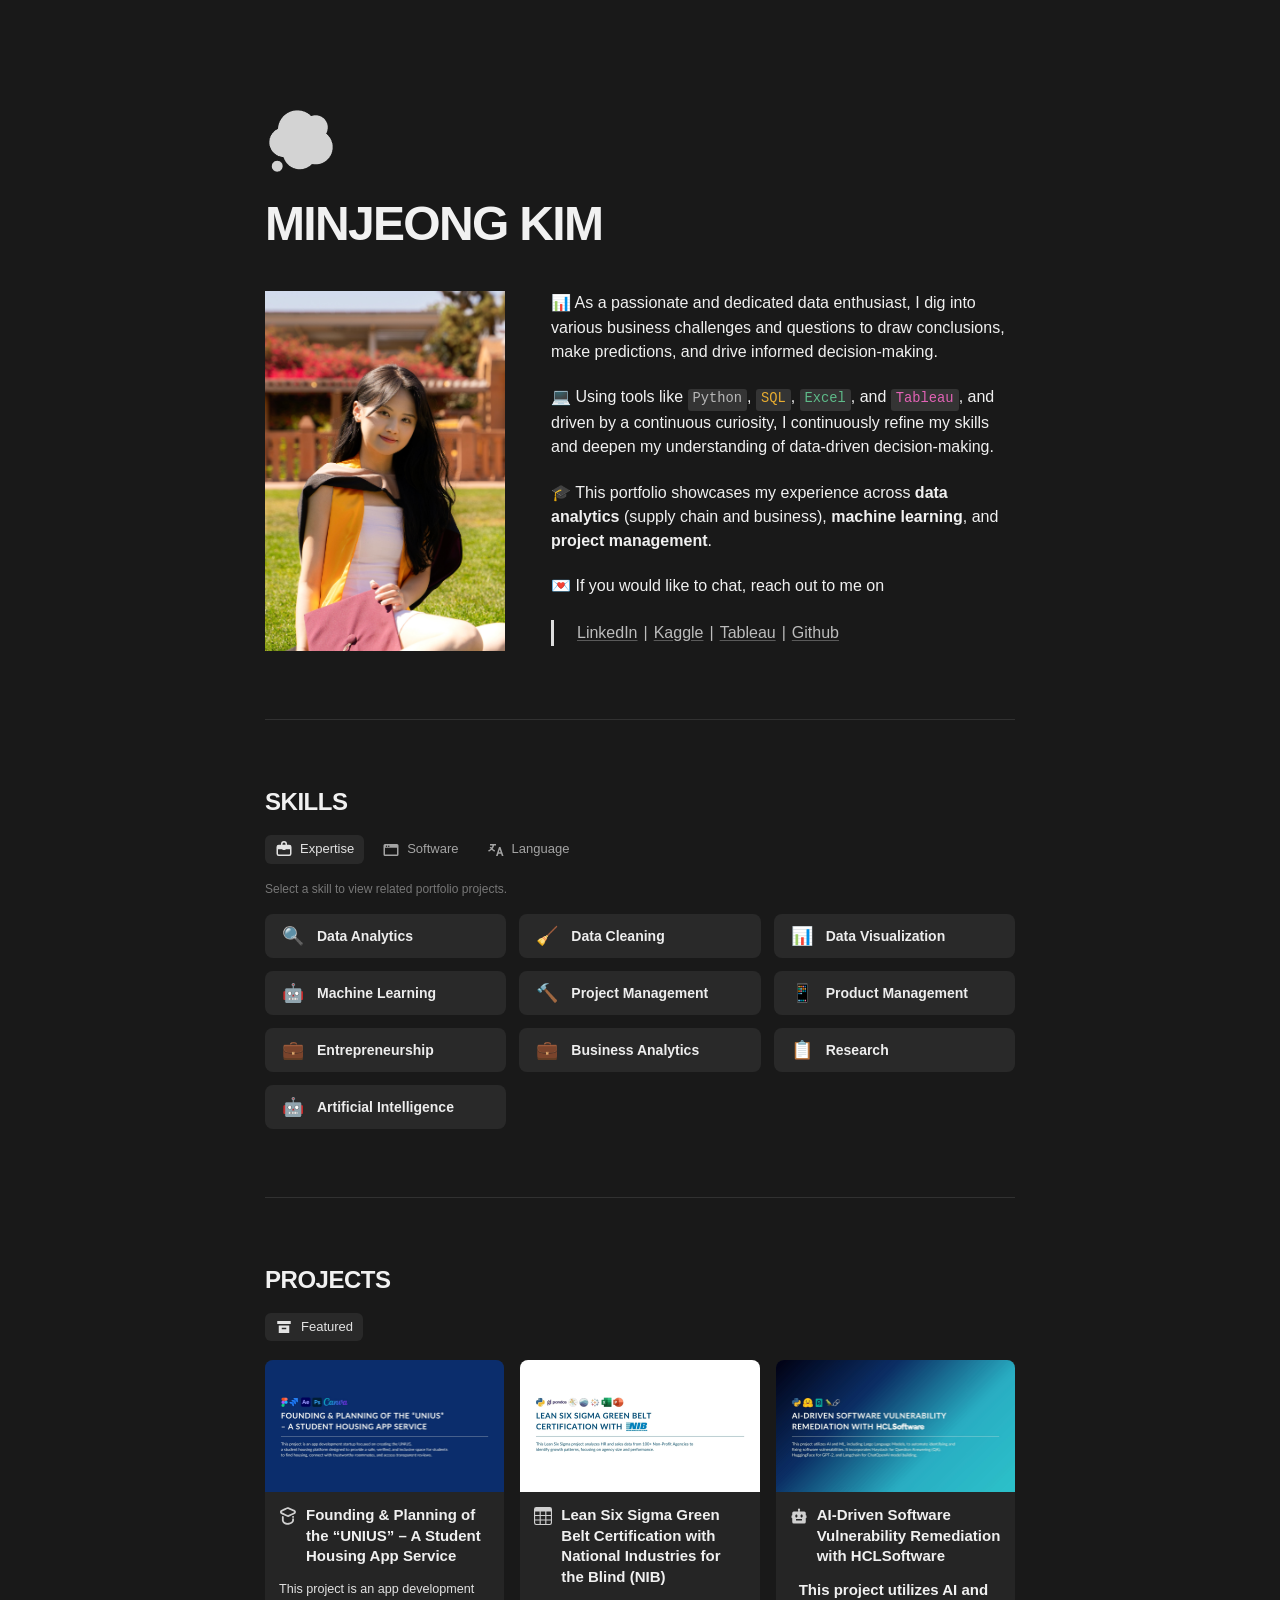
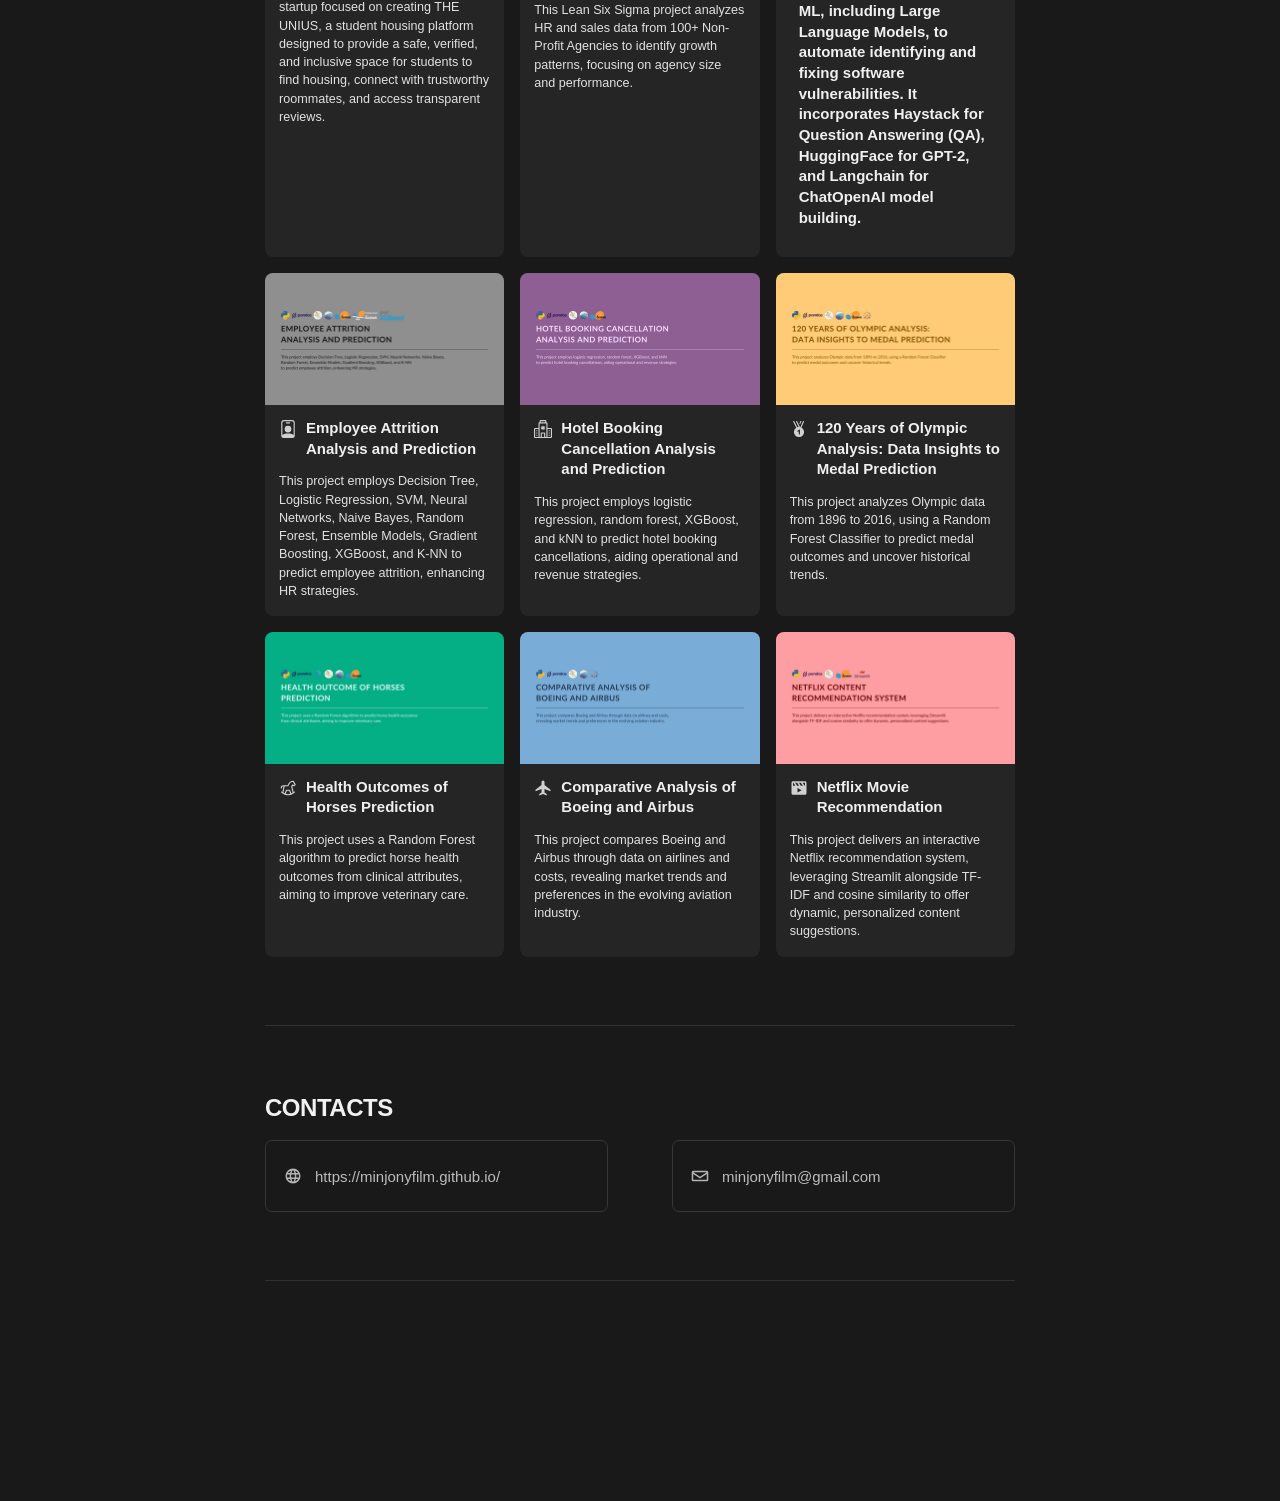
==== index.html @ f5b9ab8f "update index html" ====
<!DOCTYPE html>
<html lang="en">
<head>
<meta charset="utf-8"/>
<meta content="width=device-width, initial-scale=1.0" name="viewport"/>
<meta content="Minjeong Kim data analytics portfolio" name="description"/>
<title>MINJEONG KIM | Data Analytics Portfolio</title>
<link href="css/style.css" rel="stylesheet"/>
<meta content="#191919" name="theme-color"/><link href="images/favicon-32.png" rel="icon" sizes="32x32" type="image/png"/><link href="images/favicon-64.png" rel="icon" sizes="64x64" type="image/png"/><link href="images/apple-touch-icon.png" rel="apple-touch-icon" sizes="180x180"/></head>
<body>
<main class="page-shell">
<section class="hero section-block" id="about">
<div aria-hidden="true" class="page-icon"><img alt="" aria-hidden="true" class="site-mark-image" src="images/site-mark.png"/></div>
<h1>MINJEONG KIM</h1>
<div class="about-grid">
<img alt="Minjeong Kim" class="profile-photo" src="images/profile.jpg"/>
<div class="about-copy">
<p>
                        📊 As a passionate and dedicated data enthusiast, I dig into various
                        business challenges and questions to draw conclusions, make predictions,
                        and drive informed decision-making.
                    </p>
<p>
                        💻 Using tools like
                        <span class="code-tag python">Python</span>,
                        <span class="code-tag sql">SQL</span>,
                        <span class="code-tag excel">Excel</span>, and
                        <span class="code-tag tableau">Tableau</span>,
                        and driven by a continuous curiosity, I continuously refine my skills
                        and deepen my understanding of data-driven decision-making.
                    </p>
<p>
                        🎓 This portfolio showcases my experience across
                        <strong>data analytics</strong> (supply chain and business),
                        <strong>machine learning</strong>, and
                        <strong>project management</strong>.
                    </p>
<p>💌 If you would like to chat, reach out to me on</p>
<div class="social-links">
<span class="link-rule"></span>
<a href="https://www.linkedin.com/in/minjeongkim1213" rel="noreferrer" target="_blank">LinkedIn</a>
<span>|</span>
<a href="https://www.kaggle.com/minjonyfilm/code" rel="noreferrer" target="_blank">Kaggle</a>
<span>|</span>
<a href="https://public.tableau.com/app/profile/minjeong.kim6432/vizzes" rel="noreferrer" target="_blank">Tableau</a>
<span>|</span>
<a href="https://github.com/minjonyfilm" rel="noreferrer" target="_blank">Github</a>
</div>
</div>
</div>
</section>
<section class="section-block" id="skills">
<h2>SKILLS</h2>
<div class="mini-toolbar skills-toolbar">
<div aria-label="Skill categories" class="view-tabs skill-category-tabs" role="tablist">
<button aria-selected="true" class="view-tab skill-category-tab active" data-category="expertise" role="tab" type="button"><span aria-hidden="true" class="skill-category-icon ui-mask-icon icon-expertise"></span><span>Expertise</span></button>
<button aria-selected="false" class="view-tab skill-category-tab" data-category="software" role="tab" type="button"><span aria-hidden="true" class="skill-category-icon ui-mask-icon icon-software"></span><span>Software</span></button>
<button aria-selected="false" class="view-tab skill-category-tab" data-category="language" role="tab" type="button"><span aria-hidden="true" class="skill-category-icon ui-mask-icon icon-language"></span><span>Language</span></button>
</div>
</div>
<div class="skill-filter-area">
<p class="skill-filter-hint">Select a skill to view related portfolio projects.</p>
<div aria-live="polite" class="skill-grid" id="skill-grid"></div>
<div class="related-projects-panel" hidden="" id="related-projects-panel">
<div class="related-projects-head">
<div>
<span class="related-projects-eyebrow">RELATED PROJECTS</span>
<h3 id="related-projects-title"><span aria-hidden="true" class="related-projects-title-icon" id="related-projects-title-icon"></span><span id="related-projects-title-name"></span></h3>
</div>
<span class="related-projects-count" id="related-projects-count"></span>
</div>
<div class="related-projects-list" id="related-projects-list"></div>
</div>
</div>
</section>
<section class="section-block" id="projects">
<h2>PROJECTS</h2>
<div class="mini-toolbar">
<div class="view-tabs">
<span aria-label="Featured projects" class="view-tab active"><span aria-hidden="true" class="featured-tab-icon ui-mask-icon icon-featured"></span><span>Featured</span></span>
</div>
</div>
<div class="project-grid">
<a class="project-card-link" href="projects/unius.html">
<article class="project-card">
<img alt="UNIUS project cover" src="images/unius.jpg"/>
<div class="project-body">
<h3><span aria-hidden="true" class="project-card-title-icon ui-mask-icon icon-unius"></span><span>Founding &amp; Planning of the “UNIUS” – A Student Housing App Service</span></h3>
<p>This project is an app development startup focused on creating THE UNIUS, a student housing platform designed to provide a safe, verified, and inclusive space for students to find housing, connect with trustworthy roommates, and access transparent reviews.</p>
</div>
</article>
</a>
<a class="project-card-link" href="projects/nib-lean-six-sigma.html">
<article class="project-card">
<img alt="Lean Six Sigma project cover" src="images/lean-six-sigma.jpg"/>
<div class="project-body">
<h3><span aria-hidden="true" class="project-card-title-icon ui-mask-icon icon-chart"></span><span>Lean Six Sigma Green Belt Certification with National Industries for the Blind (NIB)</span></h3>
<p>This Lean Six Sigma project analyzes HR and sales data from 100+ Non-Profit Agencies to identify growth patterns, focusing on agency size and performance.</p>
</div>
</article>
</a>
<a class="project-card-link" href="projects/hclsoftware.html">
<article class="project-card">
<img alt="AI-Driven Software Vulnerability Remediation with HCLSoftware" src="images/hclsoftware.jpg"/>
<div class="project-body">
<h3><span aria-hidden="true" class="project-card-title-icon ui-mask-icon icon-robot"></span><span>AI-Driven Software Vulnerability Remediation with HCLSoftware</span><h3>
</p>This project utilizes AI and ML, including Large Language Models, to automate identifying and fixing software vulnerabilities. It incorporates Haystack for Question Answering (QA), HuggingFace for GPT-2, and Langchain for ChatOpenAI model building.</p>
</div>
</article>
</a>
<a class="project-card-link" href="projects/employee-attrition.html">
<article class="project-card">
<img alt="Employee attrition project cover" src="images/employee-attrition.jpg"/>
<div class="project-body">
<h3><span aria-hidden="true" class="project-card-title-icon ui-mask-icon icon-badge"></span><span>Employee Attrition Analysis and Prediction</span></h3>
<p>This project employs Decision Tree, Logistic Regression, SVM, Neural Networks, Naive Bayes, Random Forest, Ensemble Models, Gradient Boosting, XGBoost, and K-NN to predict employee attrition, enhancing HR strategies.</p>
</div>
</article>
</a>
<a class="project-card-link" href="projects/hotel-booking.html">
<article class="project-card">
<img alt="Hotel booking project cover" src="images/hotel-booking.jpg"/>
<div class="project-body">
<h3><span aria-hidden="true" class="project-card-title-icon ui-mask-icon icon-hotel"></span><span>Hotel Booking Cancellation Analysis and Prediction</span></h3>
<p>This project employs logistic regression, random forest, XGBoost, and kNN to predict hotel booking cancellations, aiding operational and revenue strategies.</p>
</div>
</article>
</a>
<a class="project-card-link" href="projects/olympics.html">
<article class="project-card">
<img alt="Olympics project cover" src="images/olympics.jpg"/>
<div class="project-body">
<h3><span aria-hidden="true" class="project-card-title-icon ui-mask-icon icon-medal"></span><span>120 Years of Olympic Analysis: Data Insights to Medal Prediction</span></h3>
<p>This project analyzes Olympic data from 1896 to 2016, using a Random Forest Classifier to predict medal outcomes and uncover historical trends.</p>
</div>
</article>
</a>
<a class="project-card-link" href="projects/horses.html">
<article class="project-card">
<img alt="Horse health prediction project cover" src="images/horses.jpg"/>
<div class="project-body">
<h3><span aria-hidden="true" class="project-card-title-icon ui-mask-icon icon-horse"></span><span>Health Outcomes of Horses Prediction</span></h3>
<p>This project uses a Random Forest algorithm to predict horse health outcomes from clinical attributes, aiming to improve veterinary care.</p>
</div>
</article>
</a>
<a class="project-card-link" href="projects/boeing-airbus.html">
<article class="project-card">
<img alt="Boeing and Airbus project cover" src="images/boeing-airbus.jpg"/>
<div class="project-body">
<h3><span aria-hidden="true" class="project-card-title-icon ui-mask-icon icon-plane"></span><span>Comparative Analysis of Boeing and Airbus</span></h3>
<p>This project compares Boeing and Airbus through data on airlines and costs, revealing market trends and preferences in the evolving aviation industry.</p>
</div>
</article>
</a>
<a class="project-card-link" href="projects/netflix.html">
<article class="project-card">
<img alt="Netflix recommendation project cover" src="images/netflix.jpg"/>
<div class="project-body">
<h3><span aria-hidden="true" class="project-card-title-icon ui-mask-icon icon-movie"></span><span>Netflix Movie Recommendation</span></h3>
<p>This project delivers an interactive Netflix recommendation system, leveraging Streamlit alongside TF-IDF and cosine similarity to offer dynamic, personalized content suggestions.</p>
</div>
</article>
</a>
</div>
</section>
<section class="section-block contacts-section" id="contacts">
<h2>CONTACTS</h2>
<div class="contact-grid">
<a class="contact-card" href="https://minjonyfilm.github.io/" rel="noreferrer" target="_blank">
<span aria-hidden="true" class="contact-card-icon ui-mask-icon icon-contact-web"></span>
<span>https://minjonyfilm.github.io/</span>
</a>
<a class="contact-card" href="mailto:minjonyfilm@gmail.com">
<span aria-hidden="true" class="contact-card-icon ui-mask-icon icon-contact-mail"></span>
<span>minjonyfilm@gmail.com</span>
</a>
</div>
</section>
</main>
<script src="js/main.js"></script>
</body>
</html>
---- css/style.css ----
/* -------------------------------------------------------
   MINJEONG KIM PORTFOLIO
   First-pass Notion-style homepage
-------------------------------------------------------- */

:root {
    --bg: #191919;
    --text: #f1f1f1;
    --muted: #b5b5b5;
    --line: #313131;
    --card: #252525;
    --card-hover: #2c2c2c;
    --pill: #292929;
}

* {
    box-sizing: border-box;
}

html {
    scroll-behavior: smooth;
}

body {
    margin: 0;
    background: var(--bg);
    color: var(--text);
    font-family:
        -apple-system,
        BlinkMacSystemFont,
        "Segoe UI",
        Helvetica,
        Arial,
        sans-serif;
    font-size: 15px;
    line-height: 1.45;
}

a {
    color: inherit;
}

.page-shell {
    width: min(750px, calc(100% - 48px));
    margin: 0 auto;
    padding: 105px 0 220px;
}

.section-block {
    padding: 0 0 68px;
    margin-bottom: 68px;
    border-bottom: 1px solid var(--line);
}

.page-icon {
    width: fit-content;
    font-size: 61px;
    line-height: 1;
    filter: grayscale(1);
    margin-bottom: 22px;
    color: #d5d5d5;
}

h1 {
    margin: 0 0 42px;
    font-size: clamp(34px, 4vw, 48px);
    line-height: 1.05;
    letter-spacing: -0.035em;
    font-weight: 760;
}

h2 {
    margin: 0 0 18px;
    font-size: 24px;
    line-height: 1.2;
    letter-spacing: -0.02em;
}

.about-grid {
    display: grid;
    grid-template-columns: minmax(200px, 240px) 1fr;
    gap: 46px;
    align-items: start;
}

.profile-photo {
    display: block;
    width: 100%;
    max-width: 240px;
    aspect-ratio: 2 / 3;
    object-fit: cover;
    object-position: center;
}

.about-copy {
    color: #f0f0f0;
    font-size: 16px;
    line-height: 1.52;
}

.about-copy p {
    margin: 0 0 21px;
}

.about-copy strong {
    font-weight: 750;
}

.code-tag {
    display: inline-block;
    padding: 1px 5px 2px;
    border-radius: 3px;
    background: #343434;
    font-family: ui-monospace, SFMono-Regular, Menlo, Consolas, monospace;
    font-size: .86em;
    line-height: 1.35;
}

.code-tag.python { color: #b8b8b8; }
.code-tag.sql { color: #e7ac30; }
.code-tag.excel { color: #5ebb89; }
.code-tag.tableau { color: #e263b6; }

.social-links {
    display: flex;
    align-items: center;
    flex-wrap: wrap;
    gap: 6px;
    color: #bcbcbc;
}

.social-links a {
    text-decoration: underline;
    text-decoration-color: #5a5a5a;
    text-underline-offset: 2px;
}

.social-links a:hover {
    color: #fff;
}

.link-rule {
    width: 3px;
    height: 26px;
    display: inline-block;
    background: #dedede;
    margin-right: 17px;
}

.mini-toolbar {
    display: flex;
    justify-content: space-between;
    align-items: center;
    gap: 20px;
    margin-bottom: 19px;
    color: #a4a4a4;
    font-size: 13px;
}

.view-tabs {
    display: flex;
    align-items: center;
    gap: 16px;
    flex-wrap: wrap;
}

.view-tab {
    white-space: nowrap;
}

.view-tab.active {
    color: #e3e3e3;
    background: #292929;
    padding: 5px 10px;
    border-radius: 6px;
}

.toolbar-icons {
    color: #777;
    letter-spacing: 9px;
    white-space: nowrap;
}

.skill-grid {
    display: grid;
    grid-template-columns: repeat(3, 1fr);
    gap: 13px;
}

.skill-pill {
    min-height: 44px;
    display: flex;
    align-items: center;
    padding: 0 16px;
    border-radius: 8px;
    background: var(--pill);
    color: #ededed;
    font-size: 14px;
    font-weight: 560;
}

.project-grid {
    display: grid;
    grid-template-columns: repeat(3, 1fr);
    gap: 16px;
}

.project-card {
    overflow: hidden;
    background: var(--card);
    border-radius: 8px;
    min-width: 0;
    transition: transform .16s ease, background-color .16s ease;
}

.project-card:hover {
    transform: translateY(-2px);
    background: var(--card-hover);
}

.project-card img {
    display: block;
    width: 100%;
    aspect-ratio: 16 / 8.8;
    object-fit: cover;
    background: #333;
}

.project-body {
    padding: 13px 14px 16px;
}

.project-body h3 {
    margin: 0 0 13px;
    color: #f0f0f0;
    font-size: 15px;
    line-height: 1.38;
    font-weight: 650;
}

.project-body p {
    margin: 0;
    color: #e2e2e2;
    font-size: 12.6px;
    line-height: 1.45;
}

.contacts-section {
    margin-bottom: 0;
}

.contact-grid {
    display: grid;
    grid-template-columns: 1fr 1fr;
    gap: 64px;
}

.contact-card {
    min-height: 72px;
    padding: 0 18px;
    display: flex;
    align-items: center;
    gap: 13px;
    border: 1px solid #373737;
    border-radius: 7px;
    color: #bcbcbc;
    text-decoration: none;
    overflow-wrap: anywhere;
}

.contact-card:hover {
    color: #fff;
    background: #212121;
}

@media (max-width: 760px) {
    .page-shell {
        width: min(100% - 34px, 620px);
        padding-top: 55px;
    }

    .about-grid {
        grid-template-columns: 1fr;
        gap: 28px;
    }

    .profile-photo {
        width: min(240px, 100%);
    }

    .project-grid {
        grid-template-columns: repeat(2, 1fr);
    }

    .contact-grid {
        grid-template-columns: 1fr;
        gap: 12px;
    }
}

@media (max-width: 520px) {
    body {
        font-size: 14px;
    }

    .section-block {
        padding-bottom: 46px;
        margin-bottom: 46px;
    }

    h1 {
        margin-bottom: 30px;
    }

    h2 {
        font-size: 21px;
    }

    .skill-grid,
    .project-grid {
        grid-template-columns: 1fr;
    }

    .about-copy {
        font-size: 15px;
    }

    .mini-toolbar {
        align-items: flex-start;
    }

    .toolbar-icons {
        display: none;
    }
}

/* ======================================================
   PROJECT DETAIL PAGES
   ====================================================== */

.project-page-shell {
    width: min(820px, calc(100% - 48px));
    margin: 0 auto;
    padding: 28px 0 180px;
}

.project-breadcrumb {
    display: flex;
    flex-wrap: wrap;
    align-items: center;
    gap: 8px;
    margin-bottom: 86px;
    color: #b5b5b5;
    font-size: 12px;
}

.project-breadcrumb a {
    color: #d0d0d0;
    text-decoration: none;
}

.project-breadcrumb a:hover {
    color: #fff;
}

.project-header {
    margin-bottom: 34px;
}

.project-icon {
    font-size: 54px;
    line-height: 1;
    margin-bottom: 24px;
    filter: grayscale(1);
}

.project-title {
    max-width: 760px;
    margin: 0 0 20px;
    font-size: clamp(32px, 5vw, 44px);
    line-height: 1.08;
    letter-spacing: -0.035em;
}

.project-meta-grid {
    display: grid;
    grid-template-columns: 145px 1fr;
    gap: 20px 30px;
    align-items: start;
    color: #c8c8c8;
    font-size: 13px;
}

.project-meta-label {
    color: #a7a7a7;
}

.project-meta-value a {
    color: #c8c8c8;
    text-decoration: underline;
    text-decoration-color: #575757;
    text-underline-offset: 2px;
}

.project-skill-list {
    display: grid;
    gap: 7px;
}

.project-divider {
    height: 1px;
    background: #303030;
    margin: 24px 0 38px;
}

.project-cover-image {
    display: block;
    width: 100%;
    aspect-ratio: 16 / 9;
    object-fit: cover;
    margin: 0 0 44px;
    border-radius: 2px;
}

.project-content-section {
    margin: 0 0 38px;
}

.project-content-section h2 {
    margin-bottom: 16px;
    font-size: 28px;
    letter-spacing: -0.025em;
}

.project-content-section p,
.project-content-section li {
    color: #efefef;
    font-size: 15px;
    line-height: 1.55;
}

.project-content-section p {
    margin: 0 0 14px;
}

.project-content-section ul {
    margin: 0;
    padding-left: 23px;
}

.project-content-section li {
    margin-bottom: 5px;
}

.tool-line {
    display: flex;
    flex-wrap: wrap;
    align-items: center;
    gap: 7px;
}

.code-tag.netflix-red {
    color: #ef5555;
}

.external-preview-card {
    display: grid;
    grid-template-columns: 40px 1fr;
    gap: 14px;
    align-items: start;
    padding: 17px;
    border: 1px solid #3a3a3a;
    border-radius: 8px;
    color: #e6e6e6;
    text-decoration: none;
    transition: background-color .15s ease;
}

.external-preview-card:hover {
    background: #222;
}

.external-preview-card strong {
    display: block;
    font-size: 14px;
    margin-bottom: 4px;
}

.external-preview-card p {
    margin: 0 0 4px;
    color: #c2c2c2;
    font-size: 12px;
    line-height: 1.4;
}

.external-preview-card small {
    color: #8c8c8c;
    font-size: 11px;
}

.external-preview-icon {
    font-size: 24px;
    color: #bdbdbd;
}

.result-grid {
    display: grid;
    grid-template-columns: minmax(260px, .85fr) 1fr;
    gap: 58px;
    align-items: start;
}

.netflix-demo-card {
    min-height: 420px;
    padding: 26px 23px;
    background: #0b0f16;
    color: #fff;
}

.netflix-logo-text {
    color: #e50914;
    font-size: 48px;
    line-height: 1;
    font-weight: 900;
    letter-spacing: -0.045em;
    margin-bottom: 10px;
}

.demo-title {
    font-size: 18px;
    font-weight: 750;
    margin-bottom: 28px;
}

.netflix-demo-card label {
    display: block;
    margin-bottom: 7px;
    color: #cacaca;
    font-size: 10px;
}

.fake-select {
    width: 100%;
    padding: 8px 9px;
    margin-bottom: 10px;
    background: #202632;
    border-radius: 4px;
    color: #e9e9e9;
    font-size: 11px;
}

.fake-button {
    width: 100%;
    padding: 8px;
    border: 0;
    border-radius: 4px;
    background: #303744;
    color: #cfcfcf;
    font-size: 10px;
}

.fake-result {
    display: grid;
    gap: 7px;
    margin-top: 28px;
    padding-top: 18px;
    border-top: 1px solid #2e3440;
    color: #d8d8d8;
    font-size: 11px;
}

.fake-result strong {
    color: #fff;
    margin-bottom: 4px;
}

.result-list {
    padding-left: 22px;
}

.result-list li {
    margin-bottom: 16px;
}

.project-bottom-nav {
    margin-top: 70px;
    padding-top: 28px;
    border-top: 1px solid #303030;
}

.project-bottom-nav a {
    color: #bdbdbd;
    text-decoration: none;
}

.project-bottom-nav a:hover {
    color: #fff;
}

/* clickable project cards on the home page */
.project-card-link {
    display: block;
    color: inherit;
    text-decoration: none;
}

.project-card-link .project-card {
    height: 100%;
}

@media (max-width: 700px) {
    .project-page-shell {
        width: min(100% - 34px, 620px);
        padding-top: 18px;
    }

    .project-breadcrumb {
        margin-bottom: 55px;
    }

    .project-meta-grid {
        grid-template-columns: 1fr;
        gap: 7px;
    }

    .project-meta-value {
        margin-bottom: 13px;
    }

    .result-grid {
        grid-template-columns: 1fr;
        gap: 28px;
    }

    .project-content-section h2 {
        font-size: 24px;
    }
}


/* Netflix detail refinements */
.project-page-shell {
    width: min(760px, calc(100% - 48px));
}

.project-cover-image {
    aspect-ratio: auto;
    height: auto;
    object-fit: contain;
}

.netflix-result-image {
    display: block;
    width: 100%;
    max-width: 330px;
    height: auto;
}

.result-grid {
    grid-template-columns: 330px 1fr;
    gap: 68px;
}

@media (max-width: 700px) {
    .result-grid {
        grid-template-columns: 1fr;
    }

    .netflix-result-image {
        max-width: 100%;
    }
}



/* ======================================================
   SITEWIDE DETAIL PAGE REFINEMENTS
   ====================================================== */

/* Sticky top breadcrumb / header bar for project detail pages */
.project-breadcrumb {
    position: sticky;
    top: 0;
    z-index: 60;
    margin-bottom: 54px;
    padding: 18px 0 14px;
    background: rgba(25, 25, 25, 0.92);
    backdrop-filter: blur(10px);
    -webkit-backdrop-filter: blur(10px);
    border-bottom: 1px solid #2d2d2d;
}

/* Make spacing feel a little more unified across detail pages */
.project-header {
    margin-bottom: 36px;
}

.project-title {
    margin-bottom: 24px;
}

.project-content-section h2 {
    font-size: 27px;
}

/* Unified tool-chip color system across all project detail pages */
.code-tag.pandas { color: rgba(154, 107, 180, 1); }           /* purple */
.code-tag.numpy { color: rgba(203, 148, 52, 1); }             /* yellow/gold */
.code-tag.matplotlib { color: rgba(80, 148, 110, 1); }        /* teal/green */
.code-tag.seaborn { color: rgba(56, 125, 201, 1); }           /* blue */
.code-tag.scikitlearn { color: rgba(210, 123, 45, 1); }       /* orange */
.code-tag.imbalancedlearn { color: rgba(203, 148, 52, 1); }   /* yellow/gold */
.code-tag.xgboost { color: rgba(56, 125, 201, 1); }           /* blue */
.code-tag.tableaupink { color: rgba(193, 76, 138, 1); }       /* pink */
.code-tag.streamlit { color: rgba(207, 81, 72, 1); }          /* red */
.code-tag.powerpoint { color: rgba(210, 123, 45, 1); }        /* orange */

/* Slightly more polished tool layout */
.tool-line {
    gap: 8px;
}

@media (max-width: 700px) {
    .project-breadcrumb {
        margin-bottom: 36px;
        padding-top: 14px;
        padding-bottom: 12px;
    }

    .project-content-section h2 {
        font-size: 24px;
    }
}


/* Unified tool-chip weight: match Employee Attrition */
.project-content-section .tool-line .code-tag {
    font-weight: 750;
}

/* Keep the same bold weight even when a project uses a custom tool class */
.project-content-section .tool-line strong,
.project-content-section .tool-line b {
    font-weight: 750;
}


/* ======================================================
   INTERACTIVE SKILLS → PROJECTS FILTER
   ====================================================== */

.skills-toolbar {
    justify-content: flex-start;
}

.skill-category-tabs {
    gap: 8px;
}

.skill-category-tab {
    appearance: none;
    -webkit-appearance: none;
    border: 0;
    font: inherit;
    cursor: pointer;
    color: #a4a4a4;
    background: transparent;
    padding: 5px 10px;
    border-radius: 6px;
    transition: color .15s ease, background-color .15s ease;
}

.skill-category-tab:hover {
    color: #efefef;
    background: #232323;
}

.skill-category-tab.active {
    color: #e3e3e3;
    background: #292929;
}

.skill-filter-hint {
    margin: -2px 0 16px;
    color: #777;
    font-size: 12px;
    line-height: 1.4;
}

.skill-pill {
    width: 100%;
    border: 1px solid transparent;
    text-align: left;
    font-family: inherit;
    cursor: pointer;
    transition:
        transform .14s ease,
        background-color .14s ease,
        border-color .14s ease,
        color .14s ease;
}

.skill-pill:hover {
    transform: translateY(-1px);
    background: #2d2d2d;
    border-color: #3a3a3a;
}

.skill-pill.active {
    background: #303030;
    border-color: #555;
    color: #fff;
}

.skill-pill:focus-visible,
.skill-category-tab:focus-visible,
.related-project-link:focus-visible {
    outline: 2px solid #7b7b7b;
    outline-offset: 2px;
}

.skill-pill-icon {
    width: 20px;
    flex: 0 0 20px;
    margin-right: 8px;
    color: #bcbcbc;
    text-align: center;
}

.related-projects-panel {
    margin-top: 24px;
    padding-top: 22px;
    border-top: 1px solid #343434;
}

.related-projects-panel[hidden] {
    display: none;
}

.related-projects-head {
    display: flex;
    align-items: flex-end;
    justify-content: space-between;
    gap: 18px;
    margin-bottom: 13px;
}

.related-projects-eyebrow {
    display: block;
    margin-bottom: 4px;
    color: #777;
    font-size: 10px;
    font-weight: 700;
    letter-spacing: .11em;
}

.related-projects-head h3 {
    margin: 0;
    color: #ededed;
    font-size: 16px;
    line-height: 1.3;
    letter-spacing: -0.01em;
}

.related-projects-count {
    color: #777;
    font-size: 11px;
    white-space: nowrap;
}

.related-projects-list {
    display: grid;
    grid-template-columns: repeat(2, minmax(0, 1fr));
    gap: 8px;
}

.related-project-link {
    min-width: 0;
    display: flex;
    align-items: center;
    justify-content: space-between;
    gap: 12px;
    padding: 10px 12px;
    border: 1px solid #343434;
    border-radius: 7px;
    background: #202020;
    color: #cfcfcf;
    text-decoration: none;
    font-size: 12px;
    line-height: 1.35;
    transition:
        color .14s ease,
        background-color .14s ease,
        border-color .14s ease,
        transform .14s ease;
}

.related-project-link:hover {
    color: #fff;
    background: #272727;
    border-color: #484848;
    transform: translateY(-1px);
}

.related-project-link-title {
    min-width: 0;
}

.related-project-link-arrow {
    flex: 0 0 auto;
    color: #777;
}

#projects .mini-toolbar {
    justify-content: flex-start;
}

@media (max-width: 520px) {
    .skill-category-tabs {
        gap: 5px;
    }

    .skill-category-tab {
        padding: 5px 8px;
    }

    .related-projects-head {
        align-items: flex-start;
        flex-direction: column;
        gap: 4px;
    }

    .related-projects-list {
        grid-template-columns: 1fr;
    }
}


/* ======================================================
   SKILL DIRECTORY — COMPLETE NOTION-ALIGNED VERSION
   ====================================================== */

.skill-category-tab {
    display: inline-flex;
    align-items: center;
    gap: 7px;
}

.skill-category-icon {
    width: 19px;
    display: inline-flex;
    align-items: center;
    justify-content: center;
    font-size: 15px;
    line-height: 1;
}

.skill-pill {
    gap: 0;
}

.skill-pill-icon {
    width: 26px !important;
    flex: 0 0 26px !important;
    margin-right: 9px !important;
    display: inline-flex;
    align-items: center;
    justify-content: flex-start;
}

.skill-pill-label {
    min-width: 0;
}

.skill-emoji {
    display: inline-flex;
    align-items: center;
    justify-content: center;
    min-width: 22px;
    height: 24px;
    font-size: 18px;
    line-height: 1;
}

.software-badge {
    width: 24px;
    height: 24px;
    display: inline-flex;
    align-items: center;
    justify-content: center;
    border-radius: 5px;
    color: #fff;
    font-size: 10px;
    font-weight: 800;
    line-height: 1;
    letter-spacing: -0.02em;
    box-sizing: border-box;
}

.software-badge-tableau {
    background: #fff;
    color: #315b8a;
}

.software-badge-sql {
    width: 30px;
    background: #11364a;
    color: #f0a34a;
    font-size: 8px;
}

.software-badge-excel {
    background: #187347;
}

.software-badge-powerpoint {
    background: #d24726;
}

.software-badge-word {
    background: #2b579a;
}

.software-badge-photoshop {
    background: #001e36;
    color: #31a8ff;
}

.software-badge-aftereffects {
    background: #1f1c52;
    color: #9999ff;
}

.software-badge-canva {
    background: linear-gradient(135deg, #00c4cc, #7d2ae8);
}

.software-badge-jira {
    background: #0c66e4;
}

.software-badge-figma {
    background: #f2f2f2;
    color: #1c1c1c;
}

.related-projects-head h3 {
    display: flex;
    align-items: center;
    gap: 8px;
}

.related-projects-title-icon {
    display: inline-flex;
    align-items: center;
    justify-content: center;
}

.related-projects-title-icon .software-badge {
    transform: scale(.82);
    transform-origin: center;
}

.related-projects-title-icon .skill-emoji {
    font-size: 16px;
}

.related-projects-empty {
    grid-column: 1 / -1;
    display: flex;
    align-items: center;
    gap: 10px;
    min-height: 44px;
    padding: 10px 12px;
    border: 1px solid #303030;
    border-radius: 7px;
    background: #1e1e1e;
    color: #858585;
    font-size: 12px;
    line-height: 1.4;
}

.related-projects-empty strong {
    color: #a9a9a9;
    font-weight: 650;
}

.related-projects-empty-mark {
    color: #575757;
}

/* Project detail Skills become links back to the main Skills directory */
.project-meta-label a.project-skills-index-link {
    color: inherit;
    text-decoration: none;
}

.project-meta-label a.project-skills-index-link:hover {
    color: #efefef;
}

.project-skill-list .project-skill-link {
    width: fit-content;
    max-width: 100%;
    display: inline-flex;
    align-items: center;
    gap: 7px;
    color: #d0d0d0;
    text-decoration: none;
    text-decoration-color: transparent;
    text-underline-offset: 3px;
    transition: color .14s ease, text-decoration-color .14s ease;
}

.project-skill-list .project-skill-link:hover {
    color: #fff;
    text-decoration: underline;
    text-decoration-color: #555;
}

.project-skill-list .project-skill-link-icon {
    width: 20px;
    flex: 0 0 20px;
    display: inline-flex;
    align-items: center;
    justify-content: center;
}

.project-skill-list .project-skill-link-icon .software-badge {
    width: 19px;
    height: 19px;
    border-radius: 4px;
    font-size: 8px;
}

.project-skill-list .project-skill-link-icon .software-badge-sql {
    width: 23px;
    font-size: 6px;
}

.project-skill-list .project-skill-link-icon .skill-emoji {
    min-width: 18px;
    height: 20px;
    font-size: 14px;
}

@media (max-width: 700px) {
    .skill-category-tabs {
        flex-wrap: wrap;
    }
}



/* ======================================================
   CONSISTENT MONOCHROME UI + PROJECT ICON SYSTEM
   ====================================================== */

.ui-mask-icon {
    display: inline-block;
    width: 1em;
    height: 1em;
    flex: 0 0 auto;
    background-color: currentColor;
    -webkit-mask-position: center;
    -webkit-mask-repeat: no-repeat;
    -webkit-mask-size: contain;
    mask-position: center;
    mask-repeat: no-repeat;
    mask-size: contain;
}

.icon-expertise {
    -webkit-mask-image: url("../images/ui-icons/expertise.svg");
    mask-image: url("../images/ui-icons/expertise.svg");
}
.icon-software {
    -webkit-mask-image: url("../images/ui-icons/software.svg");
    mask-image: url("../images/ui-icons/software.svg");
}
.icon-language {
    -webkit-mask-image: url("../images/ui-icons/language.svg");
    mask-image: url("../images/ui-icons/language.svg");
}
.icon-featured {
    -webkit-mask-image: url("../images/ui-icons/featured.svg");
    mask-image: url("../images/ui-icons/featured.svg");
}
.icon-movie {
    -webkit-mask-image: url("../images/ui-icons/movie.svg");
    mask-image: url("../images/ui-icons/movie.svg");
}
.icon-plane {
    -webkit-mask-image: url("../images/ui-icons/plane.svg");
    mask-image: url("../images/ui-icons/plane.svg");
}
.icon-horse {
    -webkit-mask-image: url("../images/ui-icons/horse.svg");
    mask-image: url("../images/ui-icons/horse.svg");
}
.icon-medal {
    -webkit-mask-image: url("../images/ui-icons/medal.svg");
    mask-image: url("../images/ui-icons/medal.svg");
}
.icon-hotel {
    -webkit-mask-image: url("../images/ui-icons/hotel.svg");
    mask-image: url("../images/ui-icons/hotel.svg");
}
.icon-badge {
    -webkit-mask-image: url("../images/ui-icons/badge.svg");
    mask-image: url("../images/ui-icons/badge.svg");
}
.icon-robot {
    -webkit-mask-image: url("../images/ui-icons/robot.svg");
    mask-image: url("../images/ui-icons/robot.svg");
}
.icon-chart {
    -webkit-mask-image: url("../images/ui-icons/chart.svg");
    mask-image: url("../images/ui-icons/chart.svg");
}

.skill-category-icon,
.featured-tab-icon {
    width: 18px !important;
    height: 18px !important;
    color: currentColor;
}

#projects .view-tab {
    display: inline-flex;
    align-items: center;
    gap: 8px;
}

.project-card h3 {
    display: flex;
    align-items: flex-start;
    gap: 9px;
}

.project-card-title-icon {
    width: 18px;
    height: 18px;
    margin-top: 2px;
    color: #d0d0d0;
}

.project-card-title-logo {
    width: 19px;
    height: 19px;
    margin-top: 2px;
    object-fit: contain;
    flex: 0 0 19px;
}

.unius-title-logo {
    filter: none;
}

.project-detail-type-icon {
    display: flex;
    align-items: center;
    justify-content: flex-start;
    color: #d8d8d8;
}

.project-detail-type-icon .ui-mask-icon {
    width: 52px;
    height: 52px;
}

.project-icon.unius-icon img {
    filter: none !important;
}

/* Keep the UNIUS logo its original deep-blue color. */
.project-icon.unius-icon {
    background: transparent !important;
}

/* Software logo slot: ready for user-provided image assets */
.skill-software-logo,
.project-skill-software-logo {
    display: block;
    width: 24px;
    height: 24px;
    object-fit: contain;
    border-radius: 4px;
}

.project-skill-software-logo {
    width: 19px;
    height: 19px;
}



/* ======================================================
   REAL SOFTWARE LOGO ASSETS
   ====================================================== */

.skill-software-logo {
    display: block;
    width: 25px;
    height: 25px;
    object-fit: contain;
    object-position: center;
    flex: 0 0 25px;
}

.skill-pill-icon .skill-software-logo {
    width: 25px;
    height: 25px;
}

.related-projects-title-icon .skill-software-logo {
    width: 20px;
    height: 20px;
}

.project-skill-software-logo {
    display: block;
    width: 19px;
    height: 19px;
    object-fit: contain;
    object-position: center;
}

.project-skill-link-icon {
    overflow: visible;
}

/* The Tableau mark is wider than most app icons; give it slightly more room
   while keeping the text alignment consistent. */
.skill-pill[data-skill="Tableau"] .skill-pill-icon .skill-software-logo {
    width: 27px;
    height: 24px;
}

/* Spotfire uses a square app mark and currently has no tagged featured project. */
.skill-pill[data-skill="Spotfire"] .skill-software-logo {
    border-radius: 5px;
}



/* ======================================================
   EXACT USER-SUPPLIED PROJECT ICONS + CONTACT ICONS
   ====================================================== */

.icon-contact-web {
    -webkit-mask-image: url("../images/ui-icons/contact-web.svg");
    mask-image: url("../images/ui-icons/contact-web.svg");
}

.icon-contact-mail {
    -webkit-mask-image: url("../images/ui-icons/contact-mail.svg");
    mask-image: url("../images/ui-icons/contact-mail.svg");
}

.contact-card-icon {
    width: 18px !important;
    height: 18px !important;
    color: #b5b5b5;
}

.contact-card {
    align-items: center;
}

.contact-card:hover .contact-card-icon {
    color: #eeeeee;
}

/* UNIUS uses its own deep-blue vector instead of the monochrome mask system. */
.unius-title-logo,
.project-icon.unius-icon img {
    object-fit: contain;
    filter: none !important;
}



/* ======================================================
   SITE IDENTITY + UNIUS ICON FIX
   ====================================================== */

.icon-unius {
    -webkit-mask-image: url("../images/ui-icons/unius.svg");
    mask-image: url("../images/ui-icons/unius.svg");
}

/* Main hero mark: thought bubble */
.page-icon {
    width: 72px;
    height: 72px;
    display: flex;
    align-items: center;
    justify-content: center;
    margin-bottom: 22px;
    filter: none !important;
    color: inherit;
}

.site-mark-image {
    display: block;
    width: 72px;
    height: 72px;
    object-fit: contain;
}

/* UNIUS now follows the exact same monochrome project-icon sizing as every
   other project. This also avoids the generic .project-card img thumbnail rule. */
.project-card-title-icon.icon-unius {
    width: 18px !important;
    height: 18px !important;
    flex: 0 0 18px !important;
    margin-top: 2px;
    color: #d0d0d0;
}

.project-detail-type-icon .icon-unius {
    width: 52px;
    height: 52px;
    color: #d8d8d8;
}

/* Extra safety: an icon inside a project-card heading must never inherit the
   large thumbnail-image sizing rule. */
.project-card h3 img.project-card-title-logo {
    width: 19px !important;
    height: 19px !important;
    aspect-ratio: auto !important;
    object-fit: contain !important;
    background: transparent !important;
}



/* ======================================================
   TABLEAU + EXTERNAL PROJECT LINKS
   ====================================================== */

.tableau-embed-intro {
    margin-bottom: 12px;
    color: #9d9d9d;
    font-size: 12px;
}

.tableau-embed-shell {
    width: 100%;
    margin: 0 0 14px;
    overflow: hidden;
    border: 1px solid #333;
    border-radius: 6px;
    background: #202020;
}

.tableau-embed-shell .tableauPlaceholder {
    width: 100% !important;
    max-width: 100% !important;
}

.tableau-embed-shell object.tableauViz {
    width: 100% !important;
    max-width: 100% !important;
    margin: 0 auto;
}

.tableau-external-card {
    margin-top: 12px;
}

.project-meta-value > a {
    overflow-wrap: anywhere;
}

@media (max-width: 700px) {
    .tableau-embed-shell {
        border-radius: 4px;
    }
}


/* ======================================================
   TABLEAU DASHBOARD SIZE REFINEMENT
   ====================================================== */

/* Keep live dashboards visually secondary to the project write-up. */
#viz-boeing-airbus-dashboard-shell,
#viz-olympics-athlete-spotlight-shell {
    width: 100%;
    max-width: 620px;
    margin-left: auto;
    margin-right: auto;
}

/* Match the original published dashboard proportions at the reduced width. */
@media (min-width: 701px) {
    #viz-boeing-airbus-dashboard-shell object.tableauViz {
        height: 485px !important;
    }

    #viz-olympics-athlete-spotlight-shell object.tableauViz {
        height: 365px !important;
    }
}

/* On smaller screens use the available width and let the mobile Tableau
   layout retain more vertical space. */
@media (max-width: 700px) {
    #viz-boeing-airbus-dashboard-shell,
    #viz-olympics-athlete-spotlight-shell {
        max-width: 100%;
    }

    #viz-boeing-airbus-dashboard-shell object.tableauViz {
        height: 900px !important;
    }

    #viz-olympics-athlete-spotlight-shell object.tableauViz {
        height: 760px !important;
    }
}


/* ======================================================
   BRAND ICONS FOR NOTEBOOK / EXTERNAL CARDS
   ====================================================== */

.external-preview-card {
    grid-template-columns: 44px 1fr;
    gap: 16px;
}

.external-preview-icon.brand-logo {
    width: 32px;
    height: 32px;
    display: block;
    border-radius: 0;
    background-position: center;
    background-repeat: no-repeat;
    background-size: contain;
    font-size: 0;
    line-height: 0;
    color: transparent;
    margin-top: 2px;
}

.external-preview-icon.github {
    background-image: url("data:image/svg+xml,%3Csvg%20xmlns%3D%27http%3A//www.w3.org/2000/svg%27%20viewBox%3D%270%200%2024%2024%27%3E%0A%3Cpath%20fill%3D%27%23bfbfbf%27%20d%3D%27M12%20.5a12%2012%200%200%200-3.79%2023.39c.6.11.82-.26.82-.58v-2.03c-3.34.73-4.04-1.42-4.04-1.42-.55-1.38-1.33-1.75-1.33-1.75-1.09-.74.08-.72.08-.72%201.2.08%201.84%201.25%201.84%201.25%201.07%201.83%202.8%201.3%203.49%201%20.11-.78.42-1.3.76-1.6-2.67-.3-5.47-1.34-5.47-5.95%200-1.31.47-2.39%201.24-3.24-.12-.3-.54-1.52.12-3.16%200%200%201.01-.33%203.3%201.24A11.4%2011.4%200%200%201%2012%206.58c1.01%200%202.03.14%202.98.41%202.29-1.57%203.29-1.24%203.29-1.24.67%201.64.25%202.86.12%203.16.77.85%201.24%201.93%201.24%203.24%200%204.62-2.8%205.64-5.48%205.94.43.37.82%201.1.82%202.22v3.29c0%20.32.22.7.83.58A12%2012%200%200%200%2012%20.5Z%27/%3E%3C/svg%3E");
}

.external-preview-icon.tableau {
    background-image: url("data:image/svg+xml,%3Csvg%20xmlns%3D%27http%3A//www.w3.org/2000/svg%27%20viewBox%3D%270%200%2024%2024%27%3E%0A%3Cg%20fill%3D%27none%27%20stroke-linecap%3D%27round%27%20stroke-width%3D%271.4%27%3E%0A%3Cg%20stroke%3D%27%23e97627%27%3E%0A%3Cpath%20d%3D%27M4%202.5v4%27/%3E%3Cpath%20d%3D%27M2%204.5h4%27/%3E%3Cpath%20d%3D%27M4%201.5v6%27/%3E%3Cpath%20d%3D%27M1%204.5h6%27/%3E%0A%3Cpath%20d%3D%27M20%202.5v4%27/%3E%3Cpath%20d%3D%27M18%204.5h4%27/%3E%3Cpath%20d%3D%27M20%201.5v6%27/%3E%3Cpath%20d%3D%27M17%204.5h6%27/%3E%0A%3Cpath%20d%3D%27M4%2017.5v4%27/%3E%3Cpath%20d%3D%27M2%2019.5h4%27/%3E%3Cpath%20d%3D%27M4%2016.5v6%27/%3E%3Cpath%20d%3D%27M1%2019.5h6%27/%3E%0A%3Cpath%20d%3D%27M20%2017.5v4%27/%3E%3Cpath%20d%3D%27M18%2019.5h4%27/%3E%3Cpath%20d%3D%27M20%2016.5v6%27/%3E%3Cpath%20d%3D%27M17%2019.5h6%27/%3E%0A%3C/g%3E%0A%3Cg%20stroke%3D%27%235d9bd3%27%3E%0A%3Cpath%20d%3D%27M12%206.5v4%27/%3E%3Cpath%20d%3D%27M10%208.5h4%27/%3E%3Cpath%20d%3D%27M12%205.5v6%27/%3E%3Cpath%20d%3D%27M9%208.5h6%27/%3E%0A%3Cpath%20d%3D%27M12%2012.5v4%27/%3E%3Cpath%20d%3D%27M10%2014.5h4%27/%3E%3Cpath%20d%3D%27M12%2011.5v6%27/%3E%3Cpath%20d%3D%27M9%2014.5h6%27/%3E%0A%3C/g%3E%0A%3Ccircle%20cx%3D%2712%27%20cy%3D%2712%27%20r%3D%271.6%27%20fill%3D%27%23eb5255%27%20stroke%3D%27none%27/%3E%3C/g%3E%3C/svg%3E");
}

.external-preview-icon.kaggle {
    background-image: url("data:image/svg+xml,%3Csvg%20xmlns%3D%27http%3A//www.w3.org/2000/svg%27%20viewBox%3D%270%200%2024%2024%27%3E%0A%3Cpath%20fill%3D%27%2320beff%27%20d%3D%27M7%203.5c.83%200%201.5.67%201.5%201.5v7.17l5.1-5.42a1.5%201.5%200%201%201%202.2%202.03L12.39%2012.5l3.48%203.73a1.5%201.5%200%200%201-2.2%202.03L8.5%2012.73V19A1.5%201.5%200%200%201%207%2020.5%201.5%201.5%200%200%201%205.5%2019V5c0-.83.67-1.5%201.5-1.5Z%27/%3E%3C/svg%3E");
}


/* ======================================================
   BOEING STATIC DASHBOARD + DATASET LINK
   ====================================================== */

.dataset-link {
    width: fit-content;
    max-width: 100%;
    display: inline-flex;
    align-items: center;
    gap: 9px;
    padding: 10px 12px;
    border: 1px solid #353535;
    border-radius: 7px;
    background: #202020;
    color: #d4d4d4;
    text-decoration: none;
    font-size: 13px;
    line-height: 1.4;
    transition: background-color .15s ease, border-color .15s ease, color .15s ease;
}

.dataset-link:hover {
    background: #262626;
    border-color: #484848;
    color: #fff;
}

.dataset-link-icon {
    color: #a8a8a8;
    font-size: 15px;
}

.dashboard-static-link {
    display: block;
    width: 100%;
    margin: 0;
    text-decoration: none;
}

.dashboard-static-image {
    display: block;
    width: 100%;
    height: auto;
    border: 1px solid #353535;
    border-radius: 6px;
    background: #fff;
}

.dashboard-static-caption {
    margin: 9px 0 14px !important;
    color: #8f8f8f !important;
    font-size: 11px !important;
}

@media (max-width: 700px) {
    .dashboard-static-image {
        border-radius: 4px;
    }
}
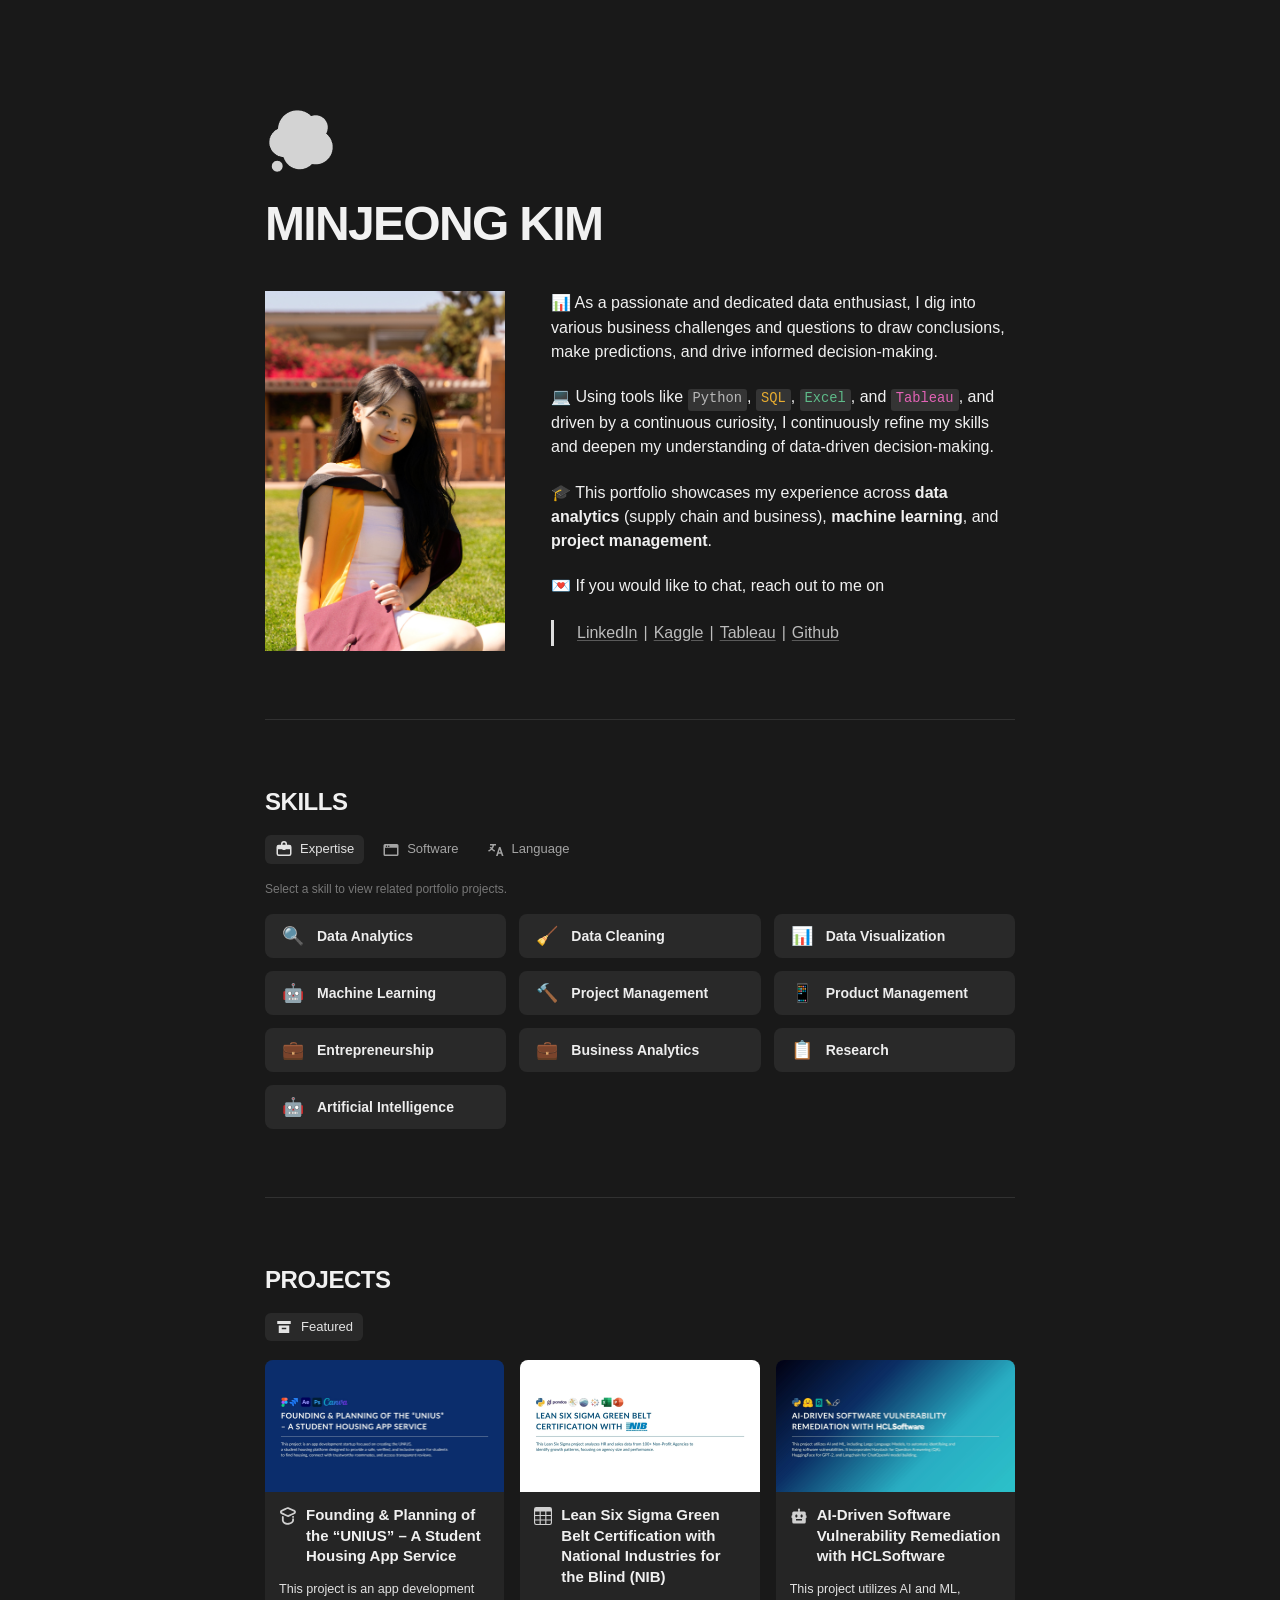
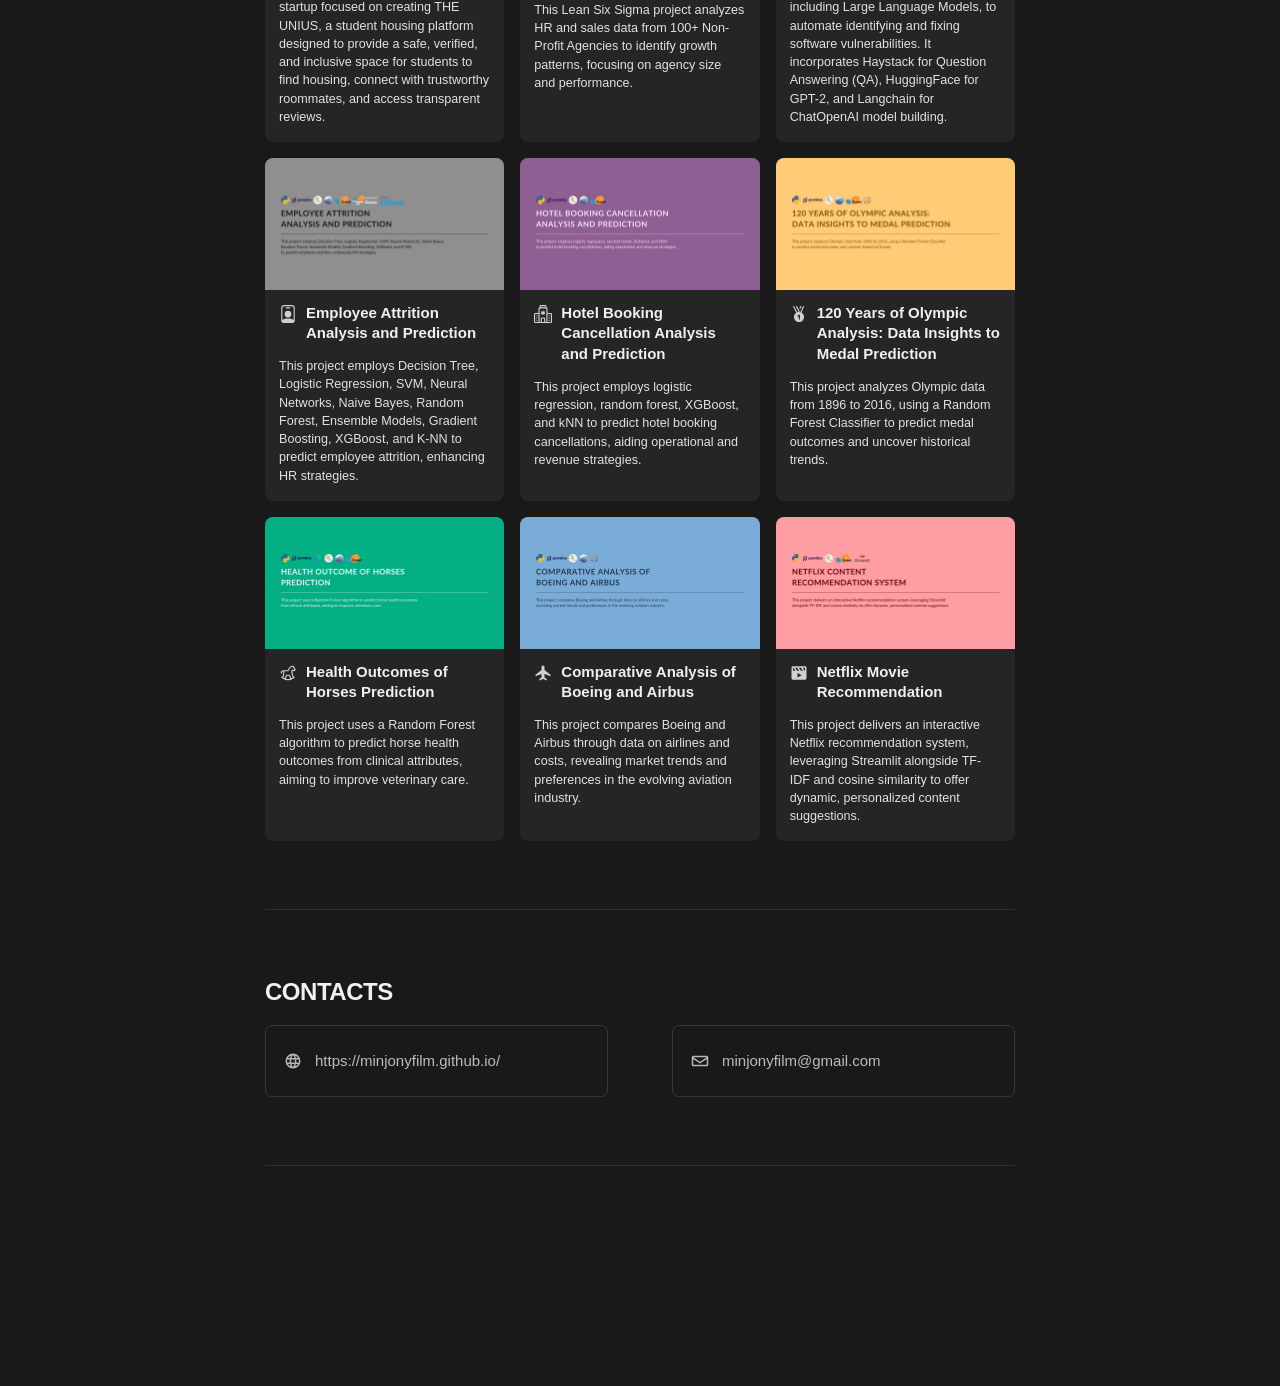
==== commit 633d526c: "Update index html" ====
--- a/index.html
+++ b/index.html
@@ -103,8 +103,8 @@
 <article class="project-card">
 <img alt="AI-Driven Software Vulnerability Remediation with HCLSoftware" src="images/hclsoftware.jpg"/>
 <div class="project-body">
-<h3><span aria-hidden="true" class="project-card-title-icon ui-mask-icon icon-robot"></span><span>AI-Driven Software Vulnerability Remediation with HCLSoftware</span><h3>
-</p>This project utilizes AI and ML, including Large Language Models, to automate identifying and fixing software vulnerabilities. It incorporates Haystack for Question Answering (QA), HuggingFace for GPT-2, and Langchain for ChatOpenAI model building.</p>
+<h3><span aria-hidden="true" class="project-card-title-icon ui-mask-icon icon-robot"></span><span>AI-Driven Software Vulnerability Remediation with HCLSoftware</span></h3>
+<p>This project utilizes AI and ML, including Large Language Models, to automate identifying and fixing software vulnerabilities. It incorporates Haystack for Question Answering (QA), HuggingFace for GPT-2, and Langchain for ChatOpenAI model building.</p>
 </div>
 </article>
 </a>
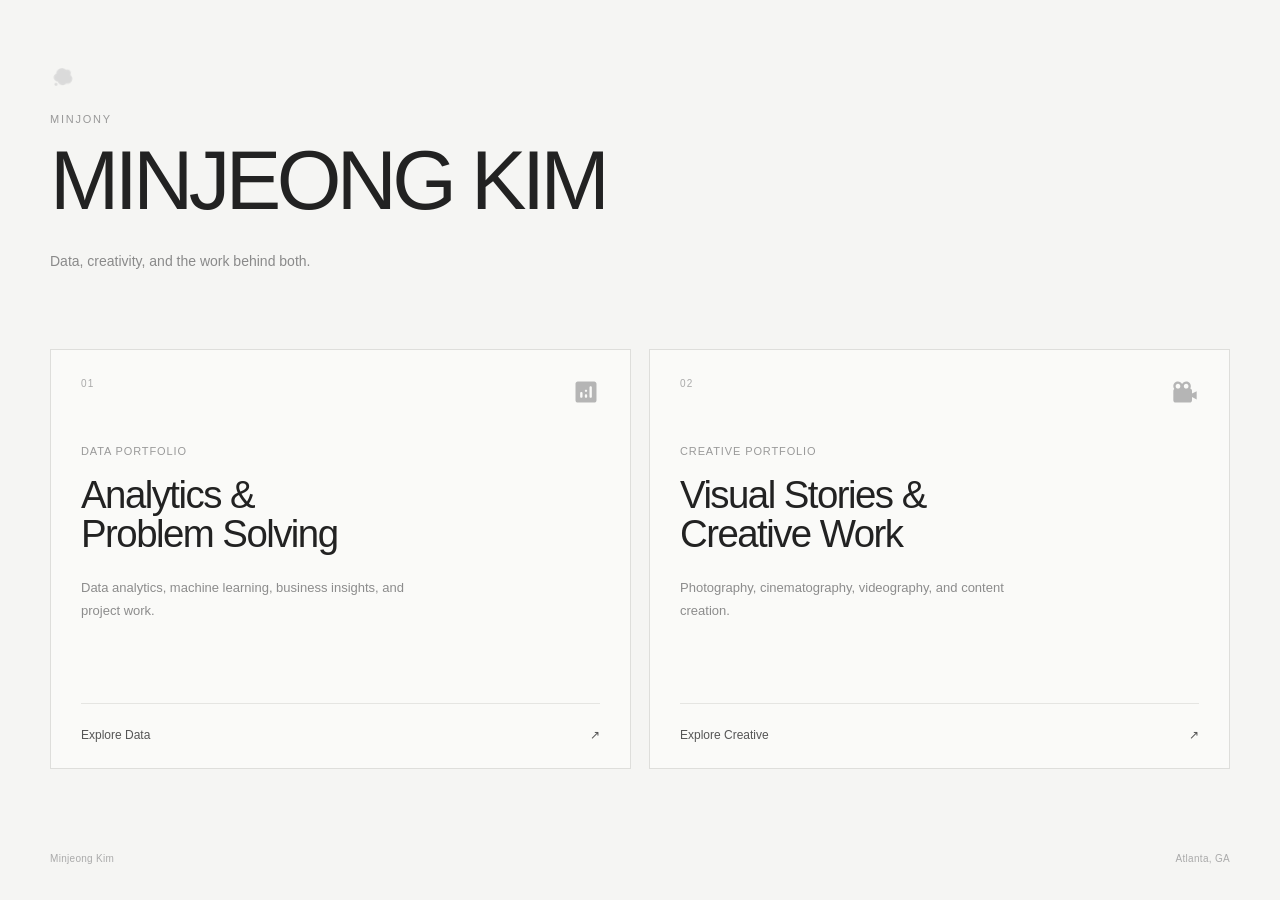
==== commit 5b2f304b: "Create MINJONY portfolio hub" ====
--- a/index.html
+++ b/index.html
@@ -1,183 +1,95 @@
 <!DOCTYPE html>
 <html lang="en">
 <head>
-<meta charset="utf-8"/>
-<meta content="width=device-width, initial-scale=1.0" name="viewport"/>
-<meta content="Minjeong Kim data analytics portfolio" name="description"/>
-<title>MINJEONG KIM | Data Analytics Portfolio</title>
-<link href="css/style.css" rel="stylesheet"/>
-<meta content="#191919" name="theme-color"/><link href="images/favicon-32.png" rel="icon" sizes="32x32" type="image/png"/><link href="images/favicon-64.png" rel="icon" sizes="64x64" type="image/png"/><link href="images/apple-touch-icon.png" rel="apple-touch-icon" sizes="180x180"/></head>
+  <meta charset="UTF-8">
+  <meta name="viewport" content="width=device-width, initial-scale=1.0">
+
+  <title>MINJONY | Minjeong Kim</title>
+  <meta name="description" content="Minjeong Kim's portfolio hub for data analytics and creative work.">
+  <meta name="theme-color" content="#f5f5f3">
+
+  <!-- Keep the existing MINJONY cloud favicon -->
+  <link href="images/favicon-32.png" rel="icon" sizes="32x32" type="image/png">
+  <link href="images/favicon-64.png" rel="icon" sizes="64x64" type="image/png">
+  <link href="images/apple-touch-icon.png" rel="apple-touch-icon" sizes="180x180">
+
+  <link rel="stylesheet" href="css/main.css">
+</head>
+
 <body>
-<main class="page-shell">
-<section class="hero section-block" id="about">
-<div aria-hidden="true" class="page-icon"><img alt="" aria-hidden="true" class="site-mark-image" src="images/site-mark.png"/></div>
-<h1>MINJEONG KIM</h1>
-<div class="about-grid">
-<img alt="Minjeong Kim" class="profile-photo" src="images/profile.jpg"/>
-<div class="about-copy">
-<p>
-                        📊 As a passionate and dedicated data enthusiast, I dig into various
-                        business challenges and questions to draw conclusions, make predictions,
-                        and drive informed decision-making.
-                    </p>
-<p>
-                        💻 Using tools like
-                        <span class="code-tag python">Python</span>,
-                        <span class="code-tag sql">SQL</span>,
-                        <span class="code-tag excel">Excel</span>, and
-                        <span class="code-tag tableau">Tableau</span>,
-                        and driven by a continuous curiosity, I continuously refine my skills
-                        and deepen my understanding of data-driven decision-making.
-                    </p>
-<p>
-                        🎓 This portfolio showcases my experience across
-                        <strong>data analytics</strong> (supply chain and business),
-                        <strong>machine learning</strong>, and
-                        <strong>project management</strong>.
-                    </p>
-<p>💌 If you would like to chat, reach out to me on</p>
-<div class="social-links">
-<span class="link-rule"></span>
-<a href="https://www.linkedin.com/in/minjeongkim1213" rel="noreferrer" target="_blank">LinkedIn</a>
-<span>|</span>
-<a href="https://www.kaggle.com/minjonyfilm/code" rel="noreferrer" target="_blank">Kaggle</a>
-<span>|</span>
-<a href="https://public.tableau.com/app/profile/minjeong.kim6432/vizzes" rel="noreferrer" target="_blank">Tableau</a>
-<span>|</span>
-<a href="https://github.com/minjonyfilm" rel="noreferrer" target="_blank">Github</a>
-</div>
-</div>
-</div>
-</section>
-<section class="section-block" id="skills">
-<h2>SKILLS</h2>
-<div class="mini-toolbar skills-toolbar">
-<div aria-label="Skill categories" class="view-tabs skill-category-tabs" role="tablist">
-<button aria-selected="true" class="view-tab skill-category-tab active" data-category="expertise" role="tab" type="button"><span aria-hidden="true" class="skill-category-icon ui-mask-icon icon-expertise"></span><span>Expertise</span></button>
-<button aria-selected="false" class="view-tab skill-category-tab" data-category="software" role="tab" type="button"><span aria-hidden="true" class="skill-category-icon ui-mask-icon icon-software"></span><span>Software</span></button>
-<button aria-selected="false" class="view-tab skill-category-tab" data-category="language" role="tab" type="button"><span aria-hidden="true" class="skill-category-icon ui-mask-icon icon-language"></span><span>Language</span></button>
-</div>
-</div>
-<div class="skill-filter-area">
-<p class="skill-filter-hint">Select a skill to view related portfolio projects.</p>
-<div aria-live="polite" class="skill-grid" id="skill-grid"></div>
-<div class="related-projects-panel" hidden="" id="related-projects-panel">
-<div class="related-projects-head">
-<div>
-<span class="related-projects-eyebrow">RELATED PROJECTS</span>
-<h3 id="related-projects-title"><span aria-hidden="true" class="related-projects-title-icon" id="related-projects-title-icon"></span><span id="related-projects-title-name"></span></h3>
-</div>
-<span class="related-projects-count" id="related-projects-count"></span>
-</div>
-<div class="related-projects-list" id="related-projects-list"></div>
-</div>
-</div>
-</section>
-<section class="section-block" id="projects">
-<h2>PROJECTS</h2>
-<div class="mini-toolbar">
-<div class="view-tabs">
-<span aria-label="Featured projects" class="view-tab active"><span aria-hidden="true" class="featured-tab-icon ui-mask-icon icon-featured"></span><span>Featured</span></span>
-</div>
-</div>
-<div class="project-grid">
-<a class="project-card-link" href="projects/unius.html">
-<article class="project-card">
-<img alt="UNIUS project cover" src="images/unius.jpg"/>
-<div class="project-body">
-<h3><span aria-hidden="true" class="project-card-title-icon ui-mask-icon icon-unius"></span><span>Founding &amp; Planning of the “UNIUS” – A Student Housing App Service</span></h3>
-<p>This project is an app development startup focused on creating THE UNIUS, a student housing platform designed to provide a safe, verified, and inclusive space for students to find housing, connect with trustworthy roommates, and access transparent reviews.</p>
-</div>
-</article>
-</a>
-<a class="project-card-link" href="projects/nib-lean-six-sigma.html">
-<article class="project-card">
-<img alt="Lean Six Sigma project cover" src="images/lean-six-sigma.jpg"/>
-<div class="project-body">
-<h3><span aria-hidden="true" class="project-card-title-icon ui-mask-icon icon-chart"></span><span>Lean Six Sigma Green Belt Certification with National Industries for the Blind (NIB)</span></h3>
-<p>This Lean Six Sigma project analyzes HR and sales data from 100+ Non-Profit Agencies to identify growth patterns, focusing on agency size and performance.</p>
-</div>
-</article>
-</a>
-<a class="project-card-link" href="projects/hclsoftware.html">
-<article class="project-card">
-<img alt="AI-Driven Software Vulnerability Remediation with HCLSoftware" src="images/hclsoftware.jpg"/>
-<div class="project-body">
-<h3><span aria-hidden="true" class="project-card-title-icon ui-mask-icon icon-robot"></span><span>AI-Driven Software Vulnerability Remediation with HCLSoftware</span></h3>
-<p>This project utilizes AI and ML, including Large Language Models, to automate identifying and fixing software vulnerabilities. It incorporates Haystack for Question Answering (QA), HuggingFace for GPT-2, and Langchain for ChatOpenAI model building.</p>
-</div>
-</article>
-</a>
-<a class="project-card-link" href="projects/employee-attrition.html">
-<article class="project-card">
-<img alt="Employee attrition project cover" src="images/employee-attrition.jpg"/>
-<div class="project-body">
-<h3><span aria-hidden="true" class="project-card-title-icon ui-mask-icon icon-badge"></span><span>Employee Attrition Analysis and Prediction</span></h3>
-<p>This project employs Decision Tree, Logistic Regression, SVM, Neural Networks, Naive Bayes, Random Forest, Ensemble Models, Gradient Boosting, XGBoost, and K-NN to predict employee attrition, enhancing HR strategies.</p>
-</div>
-</article>
-</a>
-<a class="project-card-link" href="projects/hotel-booking.html">
-<article class="project-card">
-<img alt="Hotel booking project cover" src="images/hotel-booking.jpg"/>
-<div class="project-body">
-<h3><span aria-hidden="true" class="project-card-title-icon ui-mask-icon icon-hotel"></span><span>Hotel Booking Cancellation Analysis and Prediction</span></h3>
-<p>This project employs logistic regression, random forest, XGBoost, and kNN to predict hotel booking cancellations, aiding operational and revenue strategies.</p>
-</div>
-</article>
-</a>
-<a class="project-card-link" href="projects/olympics.html">
-<article class="project-card">
-<img alt="Olympics project cover" src="images/olympics.jpg"/>
-<div class="project-body">
-<h3><span aria-hidden="true" class="project-card-title-icon ui-mask-icon icon-medal"></span><span>120 Years of Olympic Analysis: Data Insights to Medal Prediction</span></h3>
-<p>This project analyzes Olympic data from 1896 to 2016, using a Random Forest Classifier to predict medal outcomes and uncover historical trends.</p>
-</div>
-</article>
-</a>
-<a class="project-card-link" href="projects/horses.html">
-<article class="project-card">
-<img alt="Horse health prediction project cover" src="images/horses.jpg"/>
-<div class="project-body">
-<h3><span aria-hidden="true" class="project-card-title-icon ui-mask-icon icon-horse"></span><span>Health Outcomes of Horses Prediction</span></h3>
-<p>This project uses a Random Forest algorithm to predict horse health outcomes from clinical attributes, aiming to improve veterinary care.</p>
-</div>
-</article>
-</a>
-<a class="project-card-link" href="projects/boeing-airbus.html">
-<article class="project-card">
-<img alt="Boeing and Airbus project cover" src="images/boeing-airbus.jpg"/>
-<div class="project-body">
-<h3><span aria-hidden="true" class="project-card-title-icon ui-mask-icon icon-plane"></span><span>Comparative Analysis of Boeing and Airbus</span></h3>
-<p>This project compares Boeing and Airbus through data on airlines and costs, revealing market trends and preferences in the evolving aviation industry.</p>
-</div>
-</article>
-</a>
-<a class="project-card-link" href="projects/netflix.html">
-<article class="project-card">
-<img alt="Netflix recommendation project cover" src="images/netflix.jpg"/>
-<div class="project-body">
-<h3><span aria-hidden="true" class="project-card-title-icon ui-mask-icon icon-movie"></span><span>Netflix Movie Recommendation</span></h3>
-<p>This project delivers an interactive Netflix recommendation system, leveraging Streamlit alongside TF-IDF and cosine similarity to offer dynamic, personalized content suggestions.</p>
-</div>
-</article>
-</a>
-</div>
-</section>
-<section class="section-block contacts-section" id="contacts">
-<h2>CONTACTS</h2>
-<div class="contact-grid">
-<a class="contact-card" href="https://minjonyfilm.github.io/" rel="noreferrer" target="_blank">
-<span aria-hidden="true" class="contact-card-icon ui-mask-icon icon-contact-web"></span>
-<span>https://minjonyfilm.github.io/</span>
-</a>
-<a class="contact-card" href="mailto:minjonyfilm@gmail.com">
-<span aria-hidden="true" class="contact-card-icon ui-mask-icon icon-contact-mail"></span>
-<span>minjonyfilm@gmail.com</span>
-</a>
-</div>
-</section>
-</main>
-<script src="js/main.js"></script>
+  <main class="hub">
+    <section class="intro">
+      <img
+        class="cloud-mark"
+        src="images/favicon-64.png"
+        alt=""
+        aria-hidden="true"
+      >
+
+      <p class="eyebrow">MINJONY</p>
+      <h1>MINJEONG KIM</h1>
+
+      <p class="intro-copy">
+        Data, creativity, and the work behind both.
+      </p>
+    </section>
+
+    <section class="portfolio-grid" aria-label="Portfolio selection">
+      <a class="portfolio-card" href="data-portfolio/">
+        <div class="card-top">
+          <span class="card-number">01</span>
+
+          <span class="card-icon" aria-hidden="true">
+            <svg viewBox="0 0 24 24">
+              <path d="M19 3H5c-1.1 0-2 .9-2 2v14c0 1.1.9 2 2 2h14c1.1 0 2-.9 2-2V5c0-1.1-.9-2-2-2M8 17c-.55 0-1-.45-1-1v-3c0-.55.45-1 1-1s1 .45 1 1v3c0 .55-.45 1-1 1m4 0c-.55 0-1-.45-1-1v-1c0-.55.45-1 1-1s1 .45 1 1v1c0 .55-.45 1-1 1m0-5c-.55 0-1-.45-1-1s.45-1 1-1 1 .45 1 1-.45 1-1 1m4 5c-.55 0-1-.45-1-1V8c0-.55.45-1 1-1s1 .45 1 1v8c0 .55-.45 1-1 1"/>
+            </svg>
+          </span>
+        </div>
+
+        <div class="card-content">
+          <p class="card-label">Data Portfolio</p>
+          <h2>Analytics &amp;<br>Problem Solving</h2>
+          <p class="card-description">
+            Data analytics, machine learning, business insights, and project work.
+          </p>
+        </div>
+
+        <span class="card-link">
+          Explore Data
+          <span aria-hidden="true">↗</span>
+        </span>
+      </a>
+
+      <a class="portfolio-card" href="creative-portfolio/">
+        <div class="card-top">
+          <span class="card-number">02</span>
+
+          <span class="card-icon" aria-hidden="true">
+            <svg viewBox="0 0 24 24">
+              <path d="M18 11c0-.959-.68-1.761-1.581-1.954C16.779 8.445 17 7.75 17 7c0-2.206-1.794-4-4-4-1.516 0-2.822.857-3.5 2.104C8.822 3.857 7.516 3 6 3 3.794 3 2 4.794 2 7c0 .902.312 1.726.817 2.396A2 2 0 0 0 2 11v8c0 1.103.897 2 2 2h12c1.103 0 2-.897 2-2v-2.637l4 2v-7l-4 2zm-5-6c1.103 0 2 .897 2 2s-.897 2-2 2-2-.897-2-2 .897-2 2-2M6 5c1.103 0 2 .897 2 2s-.897 2-2 2-2-.897-2-2 .897-2 2-2"/>
+            </svg>
+          </span>
+        </div>
+
+        <div class="card-content">
+          <p class="card-label">Creative Portfolio</p>
+          <h2>Visual Stories &amp;<br>Creative Work</h2>
+          <p class="card-description">
+            Photography, cinematography, videography, and content creation.
+          </p>
+        </div>
+
+        <span class="card-link">
+          Explore Creative
+          <span aria-hidden="true">↗</span>
+        </span>
+      </a>
+    </section>
+
+    <footer class="footer">
+      <span>Minjeong Kim</span>
+      <span>Atlanta, GA</span>
+    </footer>
+  </main>
 </body>
 </html>
--- a/css/main.css
+++ b/css/main.css
@@ -0,0 +1,208 @@
+*{
+  box-sizing:border-box;
+}
+
+html{
+  background:#f5f5f3;
+}
+
+body{
+  margin:0;
+  min-height:100vh;
+  background:#f5f5f3;
+  color:#222;
+  font-family:Arial,Helvetica,sans-serif;
+  -webkit-font-smoothing:antialiased;
+}
+
+a{
+  color:inherit;
+  text-decoration:none;
+}
+
+.hub{
+  width:min(1180px,calc(100% - 64px));
+  min-height:100vh;
+  margin:0 auto;
+  padding:64px 0 36px;
+  display:flex;
+  flex-direction:column;
+}
+
+.intro{
+  max-width:640px;
+  padding-bottom:76px;
+}
+
+.cloud-mark{
+  width:26px;
+  height:26px;
+  object-fit:contain;
+  display:block;
+  margin-bottom:24px;
+  opacity:.78;
+}
+
+.eyebrow{
+  margin:0 0 18px;
+  color:#999;
+  font-size:11px;
+  line-height:1;
+  letter-spacing:.16em;
+}
+
+.intro h1{
+  margin:0;
+  color:#222;
+  font-family:"Helvetica Neue",Helvetica,Arial,sans-serif;
+  font-size:clamp(48px,6.5vw,86px);
+  line-height:.92;
+  letter-spacing:-.055em;
+  font-weight:500;
+}
+
+.intro-copy{
+  margin:30px 0 0;
+  color:#8a8a8a;
+  font-size:14px;
+  line-height:1.65;
+}
+
+.portfolio-grid{
+  display:grid;
+  grid-template-columns:repeat(2,minmax(0,1fr));
+  gap:18px;
+}
+
+.portfolio-card{
+  min-height:420px;
+  padding:28px 30px 26px;
+  border:1px solid #dededb;
+  background:#fafaf8;
+  display:flex;
+  flex-direction:column;
+  transition:
+    transform .22s ease,
+    background .22s ease,
+    border-color .22s ease;
+}
+
+.portfolio-card:hover{
+  transform:translateY(-4px);
+  background:#fff;
+  border-color:#c9c9c5;
+}
+
+.card-top{
+  display:flex;
+  justify-content:space-between;
+  align-items:flex-start;
+}
+
+.card-number{
+  color:#aaa;
+  font-size:10px;
+  letter-spacing:.12em;
+}
+
+.card-icon{
+  width:28px;
+  height:28px;
+  color:#b5b5b5;
+}
+
+.card-icon svg{
+  width:100%;
+  height:100%;
+  display:block;
+  fill:currentColor;
+}
+
+.card-content{
+  margin:auto 0;
+  max-width:440px;
+}
+
+.card-label{
+  margin:0 0 18px;
+  color:#999;
+  font-size:11px;
+  line-height:1;
+  letter-spacing:.08em;
+  text-transform:uppercase;
+}
+
+.card-content h2{
+  margin:0 0 24px;
+  font-family:"Helvetica Neue",Helvetica,Arial,sans-serif;
+  font-size:clamp(30px,3vw,46px);
+  line-height:1.02;
+  letter-spacing:-.04em;
+  font-weight:500;
+}
+
+.card-description{
+  max-width:360px;
+  margin:0;
+  color:#8c8c8c;
+  font-size:13px;
+  line-height:1.7;
+}
+
+.card-link{
+  margin-top:auto;
+  padding-top:24px;
+  border-top:1px solid #e5e5e2;
+  display:flex;
+  justify-content:space-between;
+  align-items:center;
+  color:#555;
+  font-size:12px;
+  transition:color .18s ease;
+}
+
+.portfolio-card:hover .card-link{
+  color:#111;
+}
+
+.footer{
+  margin-top:auto;
+  padding-top:54px;
+  display:flex;
+  justify-content:space-between;
+  color:#aaa;
+  font-size:10px;
+  letter-spacing:.03em;
+}
+
+@media(max-width:760px){
+  .hub{
+    width:calc(100% - 36px);
+    padding-top:34px;
+  }
+
+  .intro{
+    padding-bottom:50px;
+  }
+
+  .cloud-mark{
+    margin-bottom:20px;
+  }
+
+  .intro h1{
+    font-size:50px;
+  }
+
+  .portfolio-grid{
+    grid-template-columns:1fr;
+  }
+
+  .portfolio-card{
+    min-height:360px;
+    padding:24px;
+  }
+
+  .footer{
+    padding:44px 0 10px;
+  }
+}
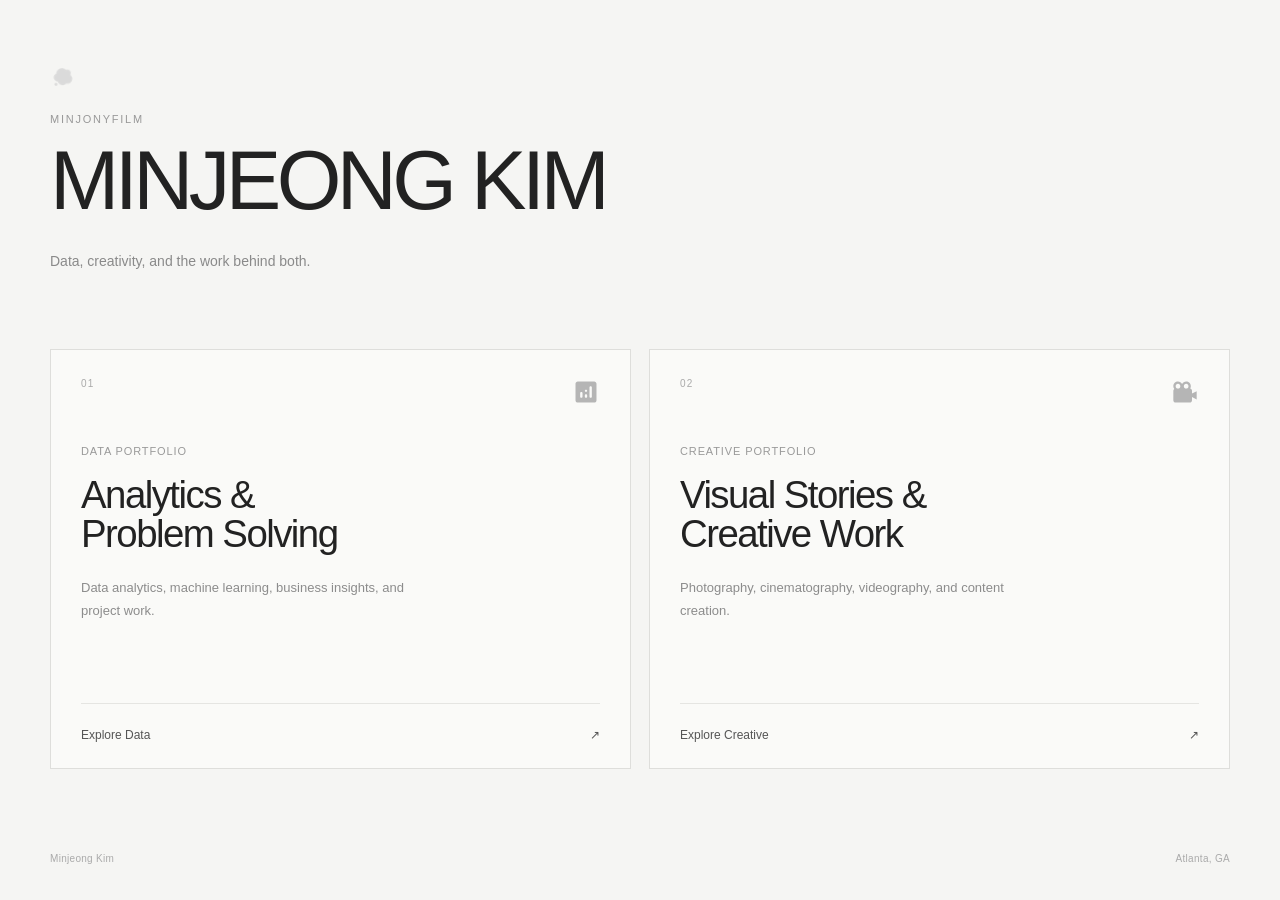
==== commit e5f2169b: "Add GA4 and update MINJONYFILM branding" ====
--- a/index.html
+++ b/index.html
@@ -4,9 +4,19 @@
   <meta charset="UTF-8">
   <meta name="viewport" content="width=device-width, initial-scale=1.0">
 
-  <title>MINJONY | Minjeong Kim</title>
+  <title>MINJONFILM | Minjeong Kim</title>
   <meta name="description" content="Minjeong Kim's portfolio hub for data analytics and creative work.">
   <meta name="theme-color" content="#f5f5f3">
+
+<!-- Google tag (gtag.js) -->
+<script async src="https://www.googletagmanager.com/gtag/js?id=G-FYXJ7BP54J"></script>
+<script>
+  window.dataLayer = window.dataLayer || [];
+  function gtag(){dataLayer.push(arguments);}
+  gtag('js', new Date());
+
+  gtag('config', 'G-FYXJ7BP54J');
+</script>
 
   <!-- Keep the existing MINJONY cloud favicon -->
   <link href="images/favicon-32.png" rel="icon" sizes="32x32" type="image/png">
@@ -26,7 +36,7 @@
         aria-hidden="true"
       >
 
-      <p class="eyebrow">MINJONY</p>
+      <p class="eyebrow">MINJONYFILM</p>
       <h1>MINJEONG KIM</h1>
 
       <p class="intro-copy">
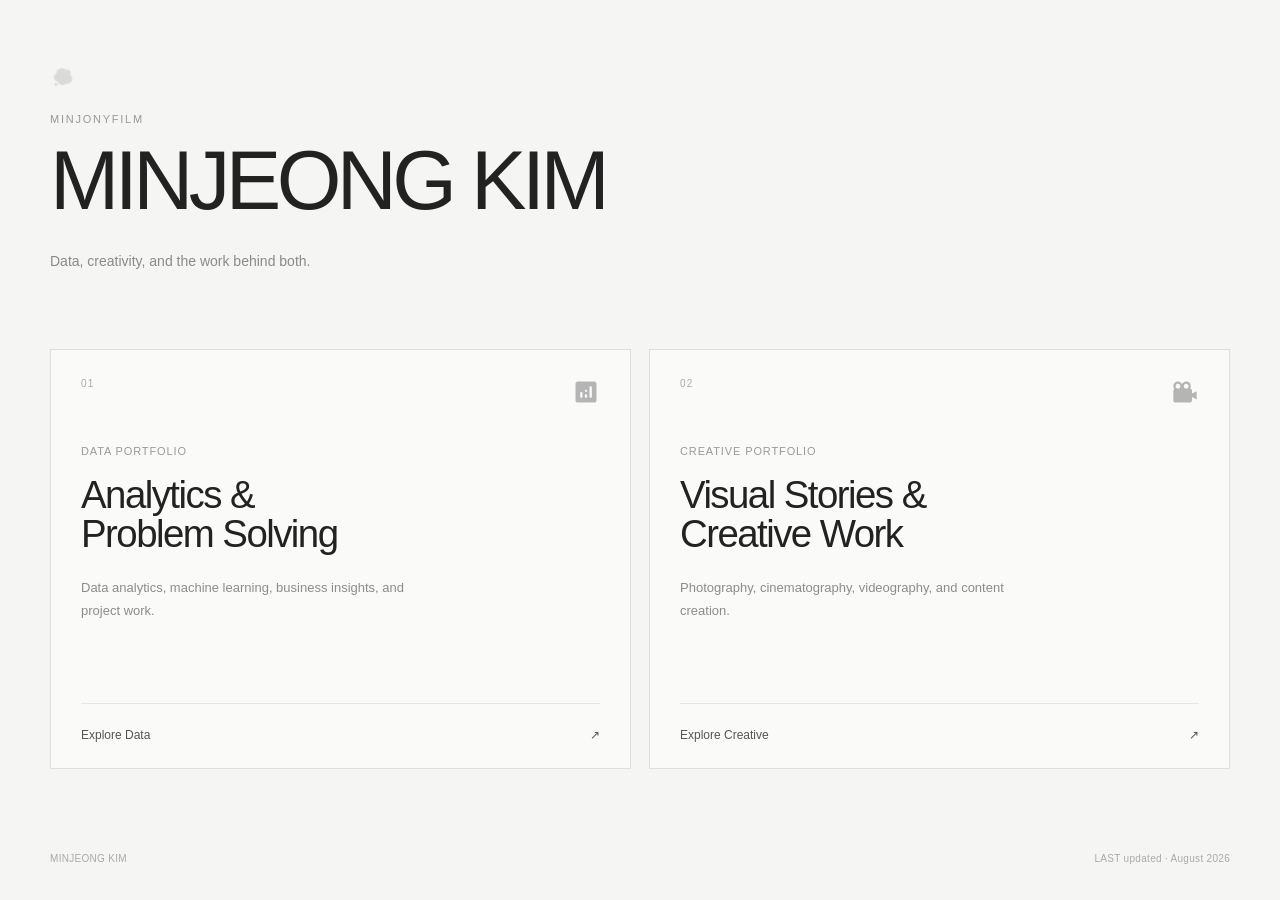
==== commit 4cfecf15: "Update main portfolio footer" ====
--- a/index.html
+++ b/index.html
@@ -4,7 +4,7 @@
   <meta charset="UTF-8">
   <meta name="viewport" content="width=device-width, initial-scale=1.0">
 
-  <title>MINJONFILM | Minjeong Kim</title>
+  <title>MINJONFILM | MINJEONG KIM</title>
   <meta name="description" content="Minjeong Kim's portfolio hub for data analytics and creative work.">
   <meta name="theme-color" content="#f5f5f3">
 
@@ -97,8 +97,8 @@
     </section>
 
     <footer class="footer">
-      <span>Minjeong Kim</span>
-      <span>Atlanta, GA</span>
+      <span>MINJEONG KIM</span>
+      <span>LAST updated · August 2026 </span>
     </footer>
   </main>
 </body>
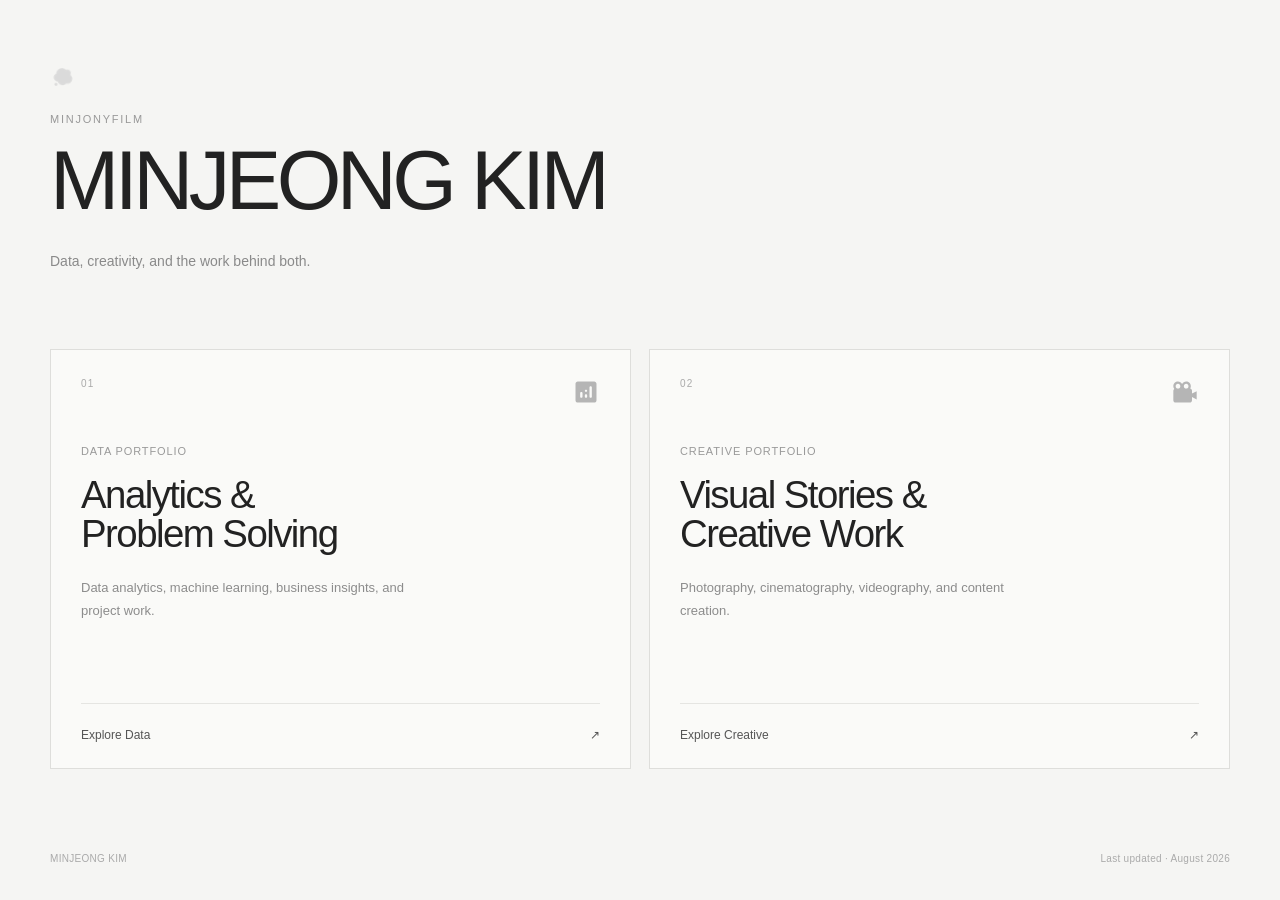
==== commit 5b25fafc: "Update main portfolio footer" ====
--- a/index.html
+++ b/index.html
@@ -98,7 +98,7 @@
 
     <footer class="footer">
       <span>MINJEONG KIM</span>
-      <span>LAST updated · August 2026 </span>
+      <span>Last updated · August 2026 </span>
     </footer>
   </main>
 </body>
